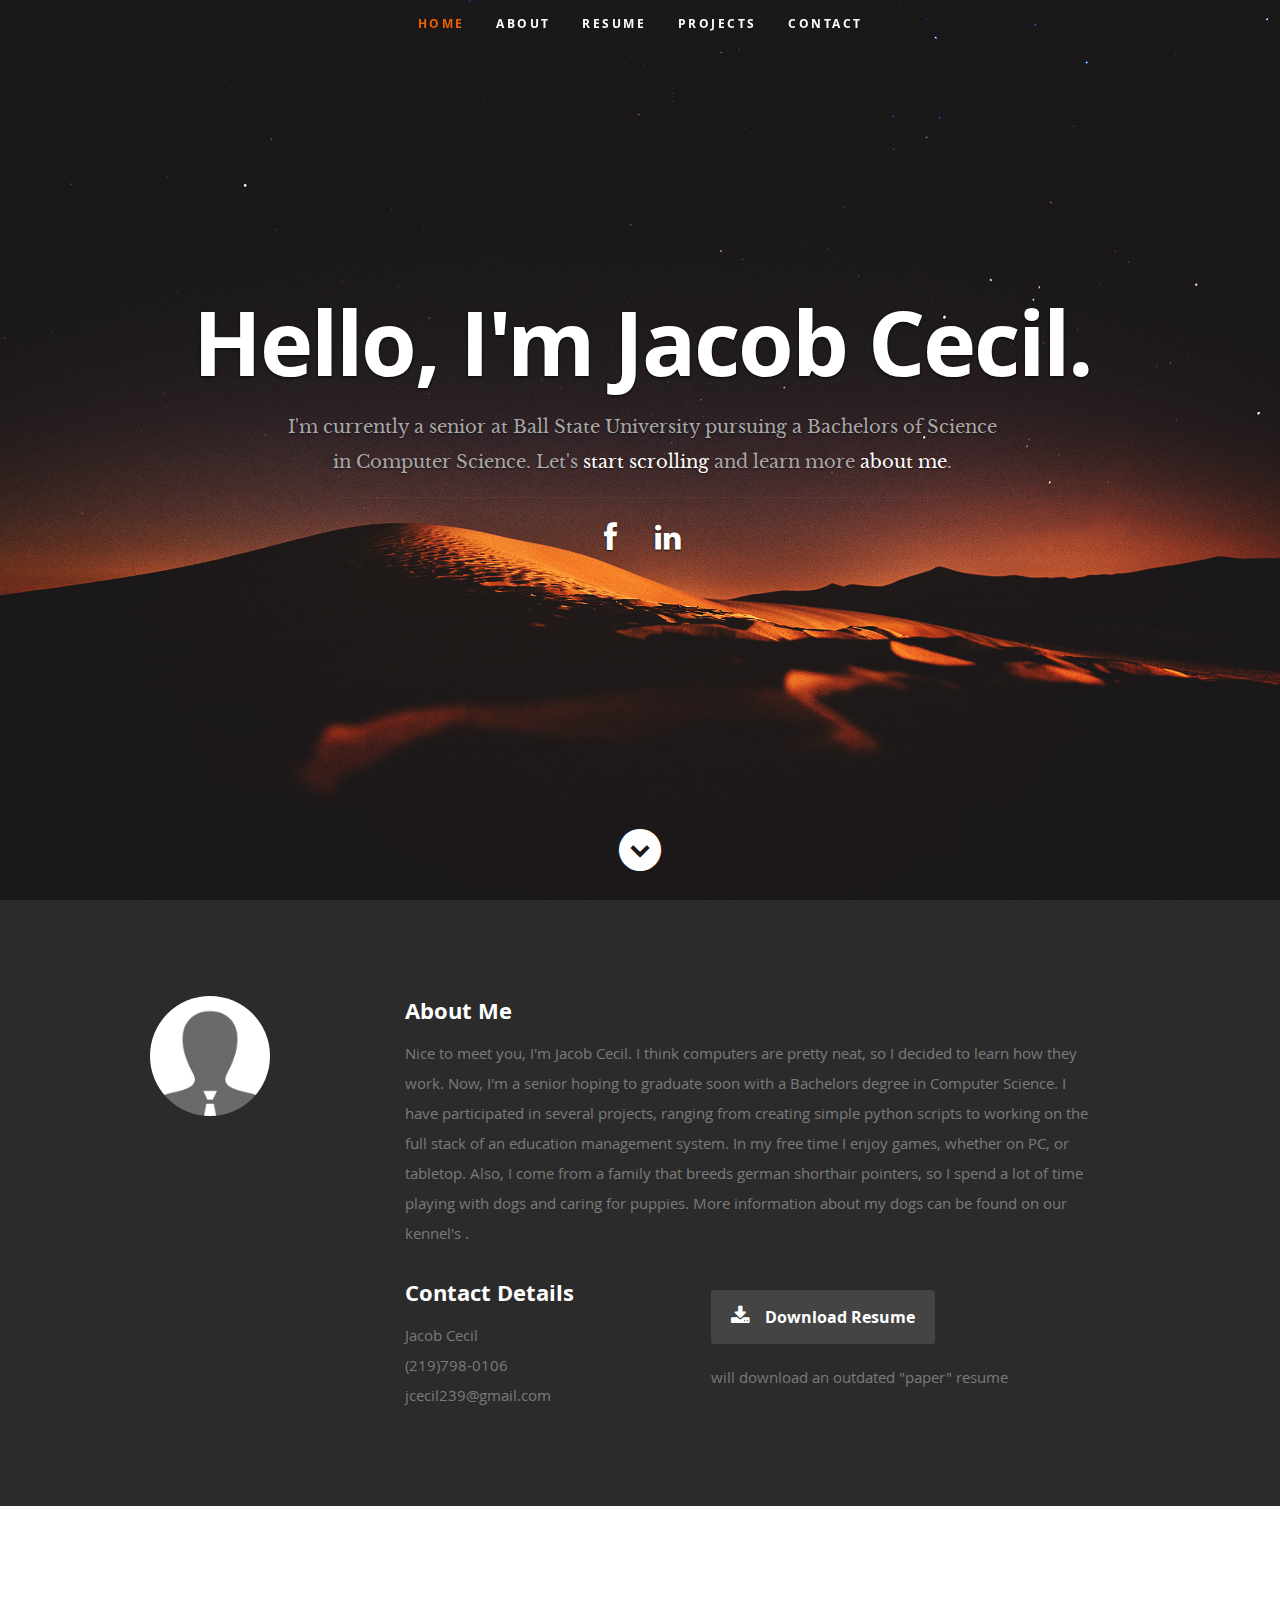
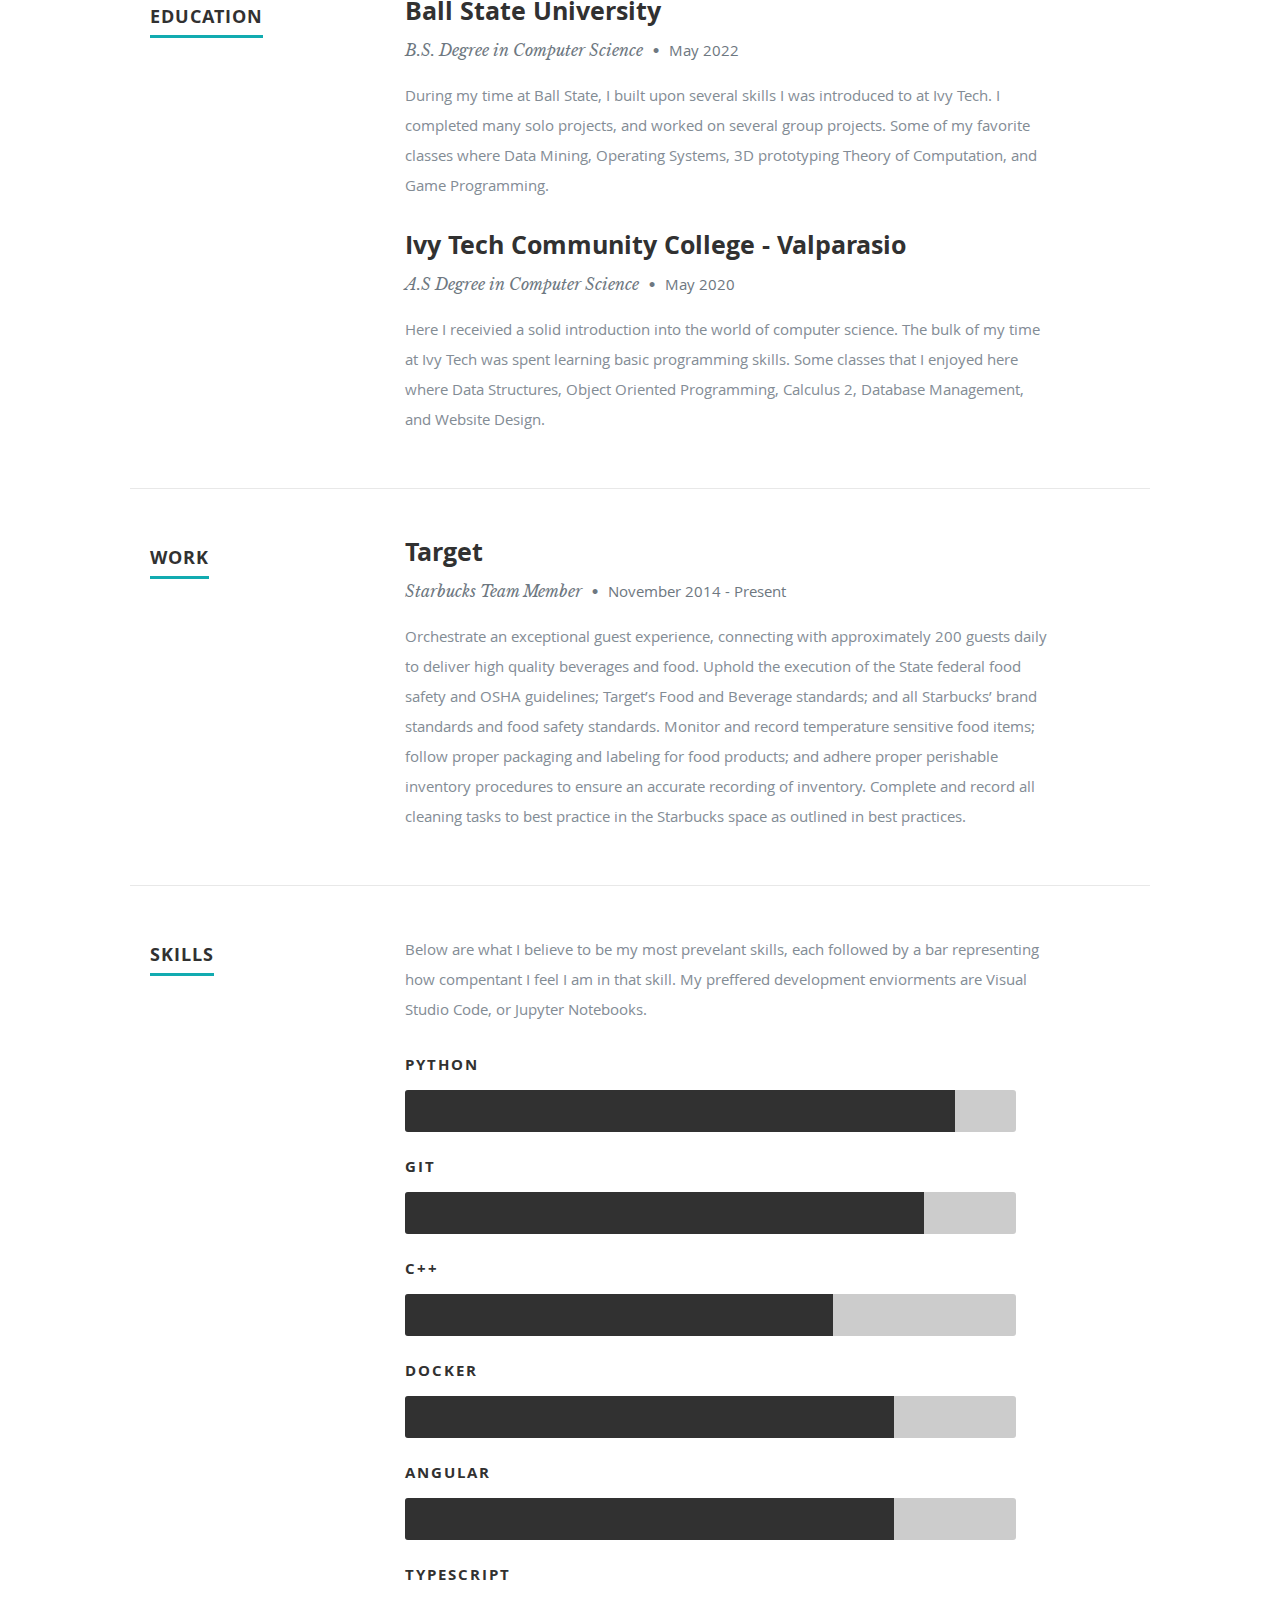
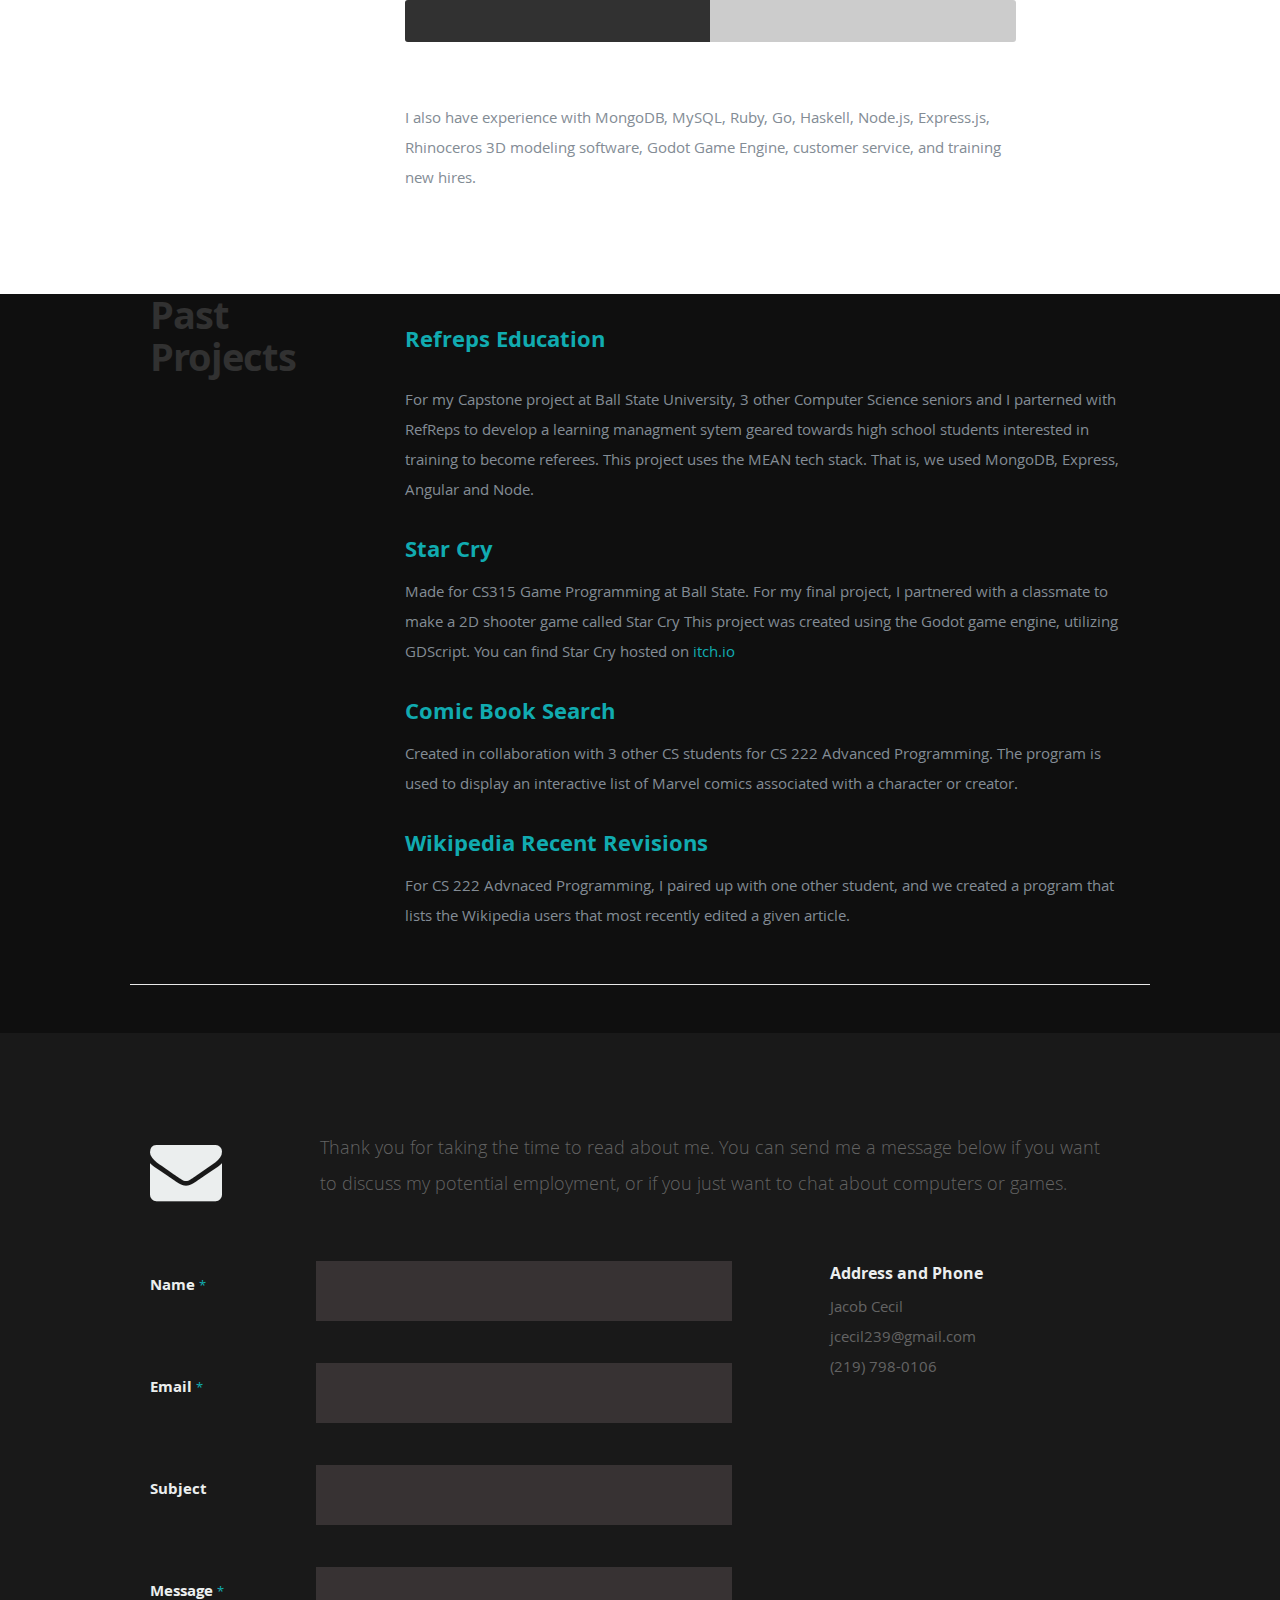
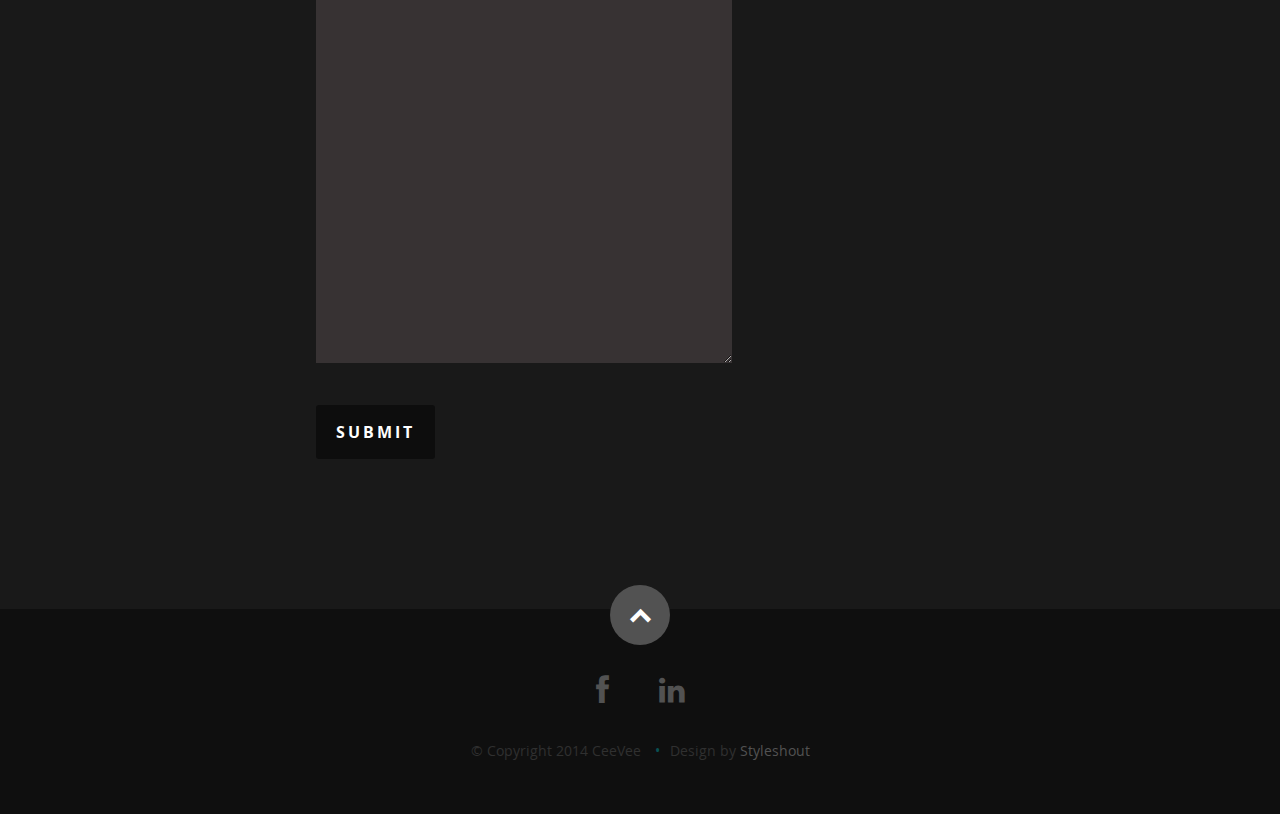
==== index.html @ a39d1ad2 "added links to all appropriate buttons" ====
<!DOCTYPE html>
<!--[if lt IE 8 ]><html class="no-js ie ie7" lang="en"> <![endif]-->
<!--[if IE 8 ]><html class="no-js ie ie8" lang="en"> <![endif]-->
<!--[if (gte IE 8)|!(IE)]><!--><html class="no-js" lang="en"> <!--<![endif]-->
<head>

   <!--- Basic Page Needs
   ================================================== -->
   <meta charset="utf-8">
	<title>Ceevee - Free Responsive HTML5/CSS3 Template</title>
	<meta name="description" content="">
	<meta name="author" content="">

   <!-- Mobile Specific Metas
   ================================================== -->
	<meta name="viewport" content="width=device-width, initial-scale=1, maximum-scale=1">

	<!-- CSS
    ================================================== -->
   <link rel="stylesheet" href="css/default.css">
	<link rel="stylesheet" href="css/layout.css">
   <link rel="stylesheet" href="css/media-queries.css">
   <link rel="stylesheet" href="css/magnific-popup.css">

   <!-- Script
   ================================================== -->
	<script src="js/modernizr.js"></script>

   <!-- Favicons
	================================================== -->
	<link rel="shortcut icon" href="favicon.png" >

</head>

<body>

   <!-- Header
   ================================================== -->
   <header id="home">

      <nav id="nav-wrap">

         <a class="mobile-btn" href="#nav-wrap" title="Show navigation">Show navigation</a>
	      <a class="mobile-btn" href="#" title="Hide navigation">Hide navigation</a>

         <ul id="nav" class="nav">
            <li class="current"><a class="smoothscroll" href="#home">Home</a></li>
            <li><a class="smoothscroll" href="#about">About</a></li>
	         <li><a class="smoothscroll" href="#resume">Resume</a></li>
            <li><a class="smoothscroll" href="#projects">Projects</a></li>
            <li><a class="smoothscroll" href="#contact">Contact</a></li>
         </ul> <!-- end #nav -->

      </nav> <!-- end #nav-wrap -->

      <div class="row banner">
         <div class="banner-text">
            <h1 class="responsive-headline">Hello, I'm Jacob Cecil.</h1>
            <h3>I'm currently a senior at Ball State University pursuing a Bachelors of Science in Computer Science.
            Let's <a class="smoothscroll" href="#about">start scrolling</a> 
            and learn more <a class="smoothscroll" href="#about">about me</a>.</h3>
            <hr />
            <ul class="social">
               <li><a href="https://www.linkedin.com/in/jacob-cecil/"><i class="fa fa-facebook"></i></a></li>
               <li><a href="https://www.facebook.com/jacob.cecil.39/"><i class="fa fa-linkedin"></i></a></li>
            </ul>
         </div>
      </div>

      <p class="scrolldown">
         <a class="smoothscroll" href="#about"><i class="icon-down-circle"></i></a>
      </p>

   </header> <!-- Header End -->


   <!-- About Section
   ================================================== -->
   <section id="about">

      <div class="row">

         <div class="three columns">

            <img class="profile-pic"  src="images/profilepic.jpg" alt="" />

         </div>

         <div class="nine columns main-col">

            <h2>About Me</h2>

            <p>Nice to meet you, I'm Jacob Cecil. I think computers are pretty neat, so I decided to learn how they work. Now, I'm a senior 
               hoping to graduate soon with a Bachelors degree in Computer Science. I have participated in several projects, ranging from creating
               simple python scripts to working on the full stack of an education management system. In my free time I enjoy games, whether on PC, or
               tabletop. Also, I come from a family that breeds german shorthair pointers, so I spend a lot of time playing with dogs and caring for puppies.
               More information about my dogs can be found on our kennel's <a href ="https://teamhotwired.com/" website></a>. 
            </p>

            <div class="row">

               <div class="columns contact-details">

                  <h2>Contact Details</h2>
                  <p class="address">
						   <span>Jacob Cecil</span><br>
						   <span>(219)798-0106</span><br>
                     <span>jcecil239@gmail.com</span>
					   </p>

               </div>

               <div class="columns download">
                  <p>
                     <a href="https://media-exp1.licdn.com/dms/document/C562DAQEQo4blUk5Enw/profile-treasury-document-pdf-analyzed/0/1588393448958?e=1648526400&v=beta&t=wuUo17RMKD5EcvzvXeK5twZVeAgbfCuIOL8SRR2cN5k" 
                     class="button"><i class="fa fa-download"></i>Download Resume</a> <br>
                     will download an outdated "paper" resume
                  </p>
               </div>

            </div> <!-- end row -->

         </div> <!-- end .main-col -->

      </div>

   </section> <!-- About Section End-->


   <!-- Resume Section
   ================================================== -->
   <section id="resume">

      <!-- Education
      ----------------------------------------------- -->
      <div class="row education">

         <div class="three columns header-col">
            <h1><span>Education</span></h1>
         </div>

         <div class="nine columns main-col">

            <div class="row item">

               <div class="twelve columns">

                  <h3>Ball State University</h3>
                  <p class="info">B.S. Degree in Computer Science <span>&bull;</span> <em class="date">May 2022</em></p>
                  <p>During my time at Ball State, I built upon several skills I was introduced to at Ivy Tech. I completed many solo projects,
                     and worked on several group projects. Some of my favorite classes where Data Mining, Operating Systems, 3D prototyping
                     Theory of Computation, and Game Programming. 
                  </p>

               </div>

            </div> <!-- item end -->

            <div class="row item">

               <div class="twelve columns">

                  <h3>Ivy Tech Community College - Valparasio</h3>
                  <p class="info">A.S Degree in Computer Science <span>&bull;</span> <em class="date">May 2020</em></p>
                  <p>Here I receivied a solid introduction into the world of computer science. The bulk of my time at Ivy Tech was spent learning
                     basic programming skills. Some classes that I enjoyed here where Data Structures, Object Oriented Programming, Calculus 2, 
                     Database Management, and Website Design. 
                  </p>
               </div>

            </div> <!-- item end -->

         </div> <!-- main-col end -->

      </div> <!-- End Education -->


      <!-- Work
      ----------------------------------------------- -->
      <div class="row work">

         <div class="three columns header-col">
            <h1><span>Work</span></h1>
         </div>

         <div class="nine columns main-col">

            <div class="row item">

               <div class="twelve columns">

                  <h3>Target</h3>
                  <p class="info">Starbucks Team Member <span>&bull;</span> <em class="date">November 2014 - Present</em></p>

                  <p>
                     Orchestrate an exceptional guest experience, connecting with approximately 200 guests daily to deliver high quality beverages and food. 
                     Uphold the execution of the State federal food safety and OSHA guidelines; Target’s Food and Beverage standards; and all Starbucks’ brand 
                     standards and food safety standards. Monitor and record temperature sensitive food items; follow proper packaging and labeling for food products; 
                     and adhere proper perishable inventory procedures to ensure an accurate recording of inventory. Complete and record all cleaning tasks to best practice
                     in the Starbucks space as outlined in best practices. 
                  </p>

               </div>

            </div> <!-- item end -->


         </div> <!-- main-col end -->

      </div> <!-- End Work -->


      <!-- Skills
      ----------------------------------------------- -->
      <div class="row skill">

         <div class="three columns header-col">
            <h1><span>Skills</span></h1>
         </div>

         <div class="nine columns main-col">

            <p>Below are what I believe to be my most prevelant skills, each followed by a bar representing how compentant I feel I am in that skill. 
               My preffered development enviorments are Visual Studio Code, or Jupyter Notebooks. 
            </p>

				<div class="bars">

				   <ul class="skills">
					   <li><span class="bar-expand python"></span><em>Python</em></li>
                  <li><span class="bar-expand git"></span><em>Git</em></li>
						<li><span class="bar-expand c"></span><em>C++</em></li>
						<li><span class="bar-expand docker"></span><em>Docker</em></li>
						<li><span class="bar-expand angular"></span><em>Angular</em></li>
                  <li><span class="bar-expand typescript"></span><em>TypeScript</em></li>
					</ul>
               <p>I also have experience with MongoDB, MySQL, Ruby, Go, Haskell, Node.js, Express.js, Rhinoceros 3D modeling software, Godot Game Engine,
                  customer service, and training new hires.</p>

				</div><!-- end skill-bars -->

			</div> <!-- main-col end -->

      </div> <!-- End skills -->

   </section> <!-- Resume Section End-->


   <!-- Projects (copy of work)
      ----------------------------------------------- -->
      <section id="projects">


      <div class="row work">

         <div class="three columns header-col">
            <h1><span>Past Projects</span></h1>
         </div>

         <div class="nine columns main-col">

            <div class="row item">

               <div class="twelve columns">

                  <p><h3><a href = "https://github.com/mkidd04/RefReps-Education">Refreps Education</a></h3></p>

                  <p>
                     For my Capstone project at Ball State University, 3 other Computer Science seniors and I parterned with RefReps to develop a learning 
                     managment sytem geared towards high school students interested in training to become referees. This project uses the MEAN tech stack.
                     That is, we used MongoDB, Express, Angular and Node.
                  </p>

               </div>

            </div> <!-- item end -->

            <div class = "row item">

               <div class="twelve columns">

                  <h3><a href = https://github.com/Cecilist/Final-BossFightBulletShooter>Star Cry</a></h3>
                     <p> 
                        Made for CS315 Game Programming at Ball State. For my final project, I partnered with a classmate to make a 2D shooter game called Star Cry
                        This project was created using the Godot game engine, utilizing GDScript. You can find Star Cry hosted on 
                        <a href = https://cecilist.itch.io/starcry>itch.io</a> 
                     </p>
            
               </div>

            </div> <!-- item end -->


            <div class = "row item">

               <div class="twelve columns">

                  <h3><a href = https://github.com/Cecilist/ComicBookSearch-1>Comic Book Search</a></h3>
                     <p> 
                        Created in collaboration with 3 other CS students for CS 222 Advanced Programming. The program is used to display an interactive list of 
									Marvel comics associated with a character or creator. 
                     </p>
            
               </div>

            </div> <!-- item end -->


            <div class = "row item">

               <div class="twelve columns">

                  <h3><a href = https://github.com/Cecilist/twp-jdcecil-cjwillis-1>Wikipedia Recent Revisions</a></h3>
                     <p> 
                        For CS 222 Advnaced Programming, I paired up with one other student, and we created a program that lists the Wikipedia users that most recently
                        edited a given article.
                     </p>
            
               </div>

            </div> <!-- item end -->




         </div> <!-- main-col end -->

      </div> <!-- End Work -->

   </section>



   <!-- Contact Section
   ================================================== -->
   <section id="contact">

         <div class="row section-head">

            <div class="two columns header-col">

               <h1><span>Get In Touch.</span></h1>

            </div>

            <div class="ten columns">

                  <p class="lead">Thank you for taking the time to read about me. You can send me a message below if you want to discuss my potential 
                     employment, or if you just want to chat about computers or games. 

            </div>

         </div>

         <div class="row">

            <div class="eight columns">

               <!-- form -->
               <form action="" method="post" id="contactForm" name="contactForm">
					<fieldset>

                  <div>
						   <label for="contactName">Name <span class="required">*</span></label>
						   <input type="text" value="" size="35" id="contactName" name="contactName">
                  </div>

                  <div>
						   <label for="contactEmail">Email <span class="required">*</span></label>
						   <input type="text" value="" size="35" id="contactEmail" name="contactEmail">
                  </div>

                  <div>
						   <label for="contactSubject">Subject</label>
						   <input type="text" value="" size="35" id="contactSubject" name="contactSubject">
                  </div>

                  <div>
                     <label for="contactMessage">Message <span class="required">*</span></label>
                     <textarea cols="50" rows="15" id="contactMessage" name="contactMessage"></textarea>
                  </div>

                  <div>
                     <button class="submit">Submit</button>
                     <span id="image-loader">
                        <img alt="" src="images/loader.gif">
                     </span>
                  </div>

					</fieldset>
				   </form> <!-- Form End -->

               <!-- contact-warning -->
               <div id="message-warning"> Error boy</div>
               <!-- contact-success -->
				   <div id="message-success">
                  <i class="fa fa-check"></i>Your message was sent, thank you!<br>
				   </div>

            </div>


            <aside class="four columns footer-widgets">

               <div class="widget widget_contact">

					   <h4>Address and Phone</h4>
					   <p class="address">
						   Jacob Cecil<br>
                     jcecil239@gmail.com<br>
						   <span>(219) 798-0106</span>
					   </p>

				   </div>
            </aside>
      </div>

   </section> <!-- Contact Section End-->


   <!-- footer
   ================================================== -->
   <footer>

      <div class="row">

         <div class="twelve columns">

            <ul class="social-links">
               <li><a href="https://www.facebook.com/jacob.cecil.39/"><i class="fa fa-facebook"></i></a></li>
               <li><a href="https://www.linkedin.com/in/jacob-cecil/"><i class="fa fa-linkedin"></i></a></li>
 
            </ul>

            <ul class="copyright">
               <li>&copy; Copyright 2014 CeeVee</li>
               <li>Design by <a href="http://www.styleshout.com/" title="Styleshout" target="_blank">Styleshout</a></li>   
            </ul>

         </div>

         <div id="go-top"><a class="smoothscroll" title="Back to Top" href="#home"><i class="icon-up-open"></i></a></div>

      </div>

   </footer> <!-- Footer End-->

   <!-- Java Script
   ================================================== -->
   <script src="http://ajax.googleapis.com/ajax/libs/jquery/1.10.2/jquery.min.js"></script>
   <script>window.jQuery || document.write('<script src="js/jquery-1.10.2.min.js"><\/script>')</script>
   <script type="text/javascript" src="js/jquery-migrate-1.2.1.min.js"></script>

   <script src="js/jquery.flexslider.js"></script>
   <script src="js/waypoints.js"></script>
   <script src="js/jquery.fittext.js"></script>
   <script src="js/magnific-popup.js"></script>
   <script src="js/init.js"></script>

</body>

</html>
---- css/default.css ----
/*
=====================================================================
*   Ceevee v1.0 Default Stylesheet
*   url: styleshout.com
*   03-17-2014
=====================================================================

TOC:
a. Webfonts and Icon fonts
b. Reset
c. Default Styles
   1. Basic
   2. Typography
   3. Links
   4. Images
   5. Buttons
   6. Forms
d. Grid
e. Others
   1. Clearing
   2. Misc

=====================================================================  */

/* ------------------------------------------------------------------ */
/* a. Webfonts and Icon fonts
 ------------------------------------------------------------------ */

@import url("fonts.css");
@import url("fontello/css/fontello.css");
@import url("font-awesome/css/font-awesome.min.css");

/* ------------------------------------------------------------------
/* b. Reset
      Adapted from:
      Normalize.css - https://github.com/necolas/normalize.css/
      HTML5 Doctor Reset - html5doctor.com/html-5-reset-stylesheet/
/* ------------------------------------------------------------------ */

html, body, div, span, object, iframe,
h1, h2, h3, h4, h5, h6, p, blockquote, pre,
abbr, address, cite, code,
del, dfn, em, img, ins, kbd, q, samp,
small, strong, sub, sup, var,
b, i,
dl, dt, dd, ol, ul, li,
fieldset, form, label, legend,
table, caption, tbody, tfoot, thead, tr, th, td,
article, aside, canvas, details, figcaption, figure,
footer, header, hgroup, menu, nav, section, summary,
time, mark, audio, video {
   margin: 0;
   padding: 0;
   border: 0;
   outline: 0;
   font-size: 100%;
   vertical-align: baseline;
   background: transparent;
}

article,aside,details,figcaption,figure,
footer,header,hgroup,menu,nav,section {
   display: block;
}

audio,
canvas,
video {
   display: inline-block;
}

audio:not([controls]) {
   display: none;
   height: 0;
}

[hidden] { display: none; }

code, kbd, pre, samp {
   font-family: monospace, serif;
   font-size: 1em;
}

pre {
   white-space: pre;
   white-space: pre-wrap;
   word-wrap: break-word;
}

blockquote, q { quotes: &#8220 &#8220; }

blockquote:before, blockquote:after,
q:before, q:after {
   content: '';
   content: none;
}

ins {
   background-color: #ff9;
   color: #000;
   text-decoration: none;
}

mark {
   background-color: #A7F4F6;
   color: #555;
}

del { text-decoration: line-through; }

abbr[title], dfn[title] {
   border-bottom: 1px dotted;
   cursor: help;
}

table {
   border-collapse: collapse;
   border-spacing: 0;
}


/* ------------------------------------------------------------------ */
/* c. Default and Basic Styles
      Adapted from:
      Skeleton CSS Framework - http://www.getskeleton.com/
      Typeplate Typographic Starter Kit - http://typeplate.com/
/* ------------------------------------------------------------------ */

/*  1. Basic  ------------------------------------------------------- */

*,
*:before,
*:after {
   -moz-box-sizing: border-box;
   -webkit-box-sizing: border-box;
   box-sizing: border-box;
}

html {
   font-size: 62.5%;
   -webkit-font-smoothing: antialiased;
}

body {
   background: #fff;
   font-family: 'opensans-regular', sans-serif;
   font-weight: normal;
   font-size: 15px;
   line-height: 30px;
	color: #838C95;

   -webkit-font-smoothing: antialiased; /* Fix for webkit rendering */
	-webkit-text-size-adjust: 100%;
}

/*  2. Typography
       Vertical rhythm with leading derived from 6
--------------------------------------------------------------------- */

h1, h2, h3, h4, h5, h6 {
   color: #313131;
	font-family: 'opensans-bold', sans-serif;
   font-weight: normal;
}
h1 a, h2 a, h3 a, h4 a, h5 a, h6 a { font-weight: inherit; }
h1 { font-size: 38px; line-height: 42px; margin-bottom: 12px; letter-spacing: -1px; }
h2 { font-size: 28px; line-height: 36px; margin-bottom: 6px; }
h3 { font-size: 22px; line-height: 30px; margin-bottom: 12px; }
h4 { font-size: 20px; line-height: 30px; margin-bottom: 6px; }
h5 { font-size: 18px; line-height: 30px; }
h6 { font-size: 14px; line-height: 30px; }
.subheader { }

p { margin: 0 0 30px 0; }
p img { margin: 0; }
p.lead {
   font: 19px/36px 'opensans-light', sans-serif;
   margin-bottom: 18px;
}

/* for 'em' and 'strong' tags, font-size and line-height should be same with
the body tag due to rendering problems in some browsers */
em { font: 15px/30px 'opensans-italic', sans-serif; }
strong, b { font: 15px/30px 'opensans-bold', sans-serif; }
small { font-size: 11px; line-height: inherit; }

/*	Blockquotes */
blockquote {
   margin: 30px 0px;
   padding-left: 40px;
   position: relative;
}
blockquote:before {
   content: "\201C";
   opacity: 0.45;
   font-size: 80px;
   line-height: 0px;
   margin: 0;
   font-family: arial, sans-serif;

   position: absolute;
   top:  30px;
	left: 0;
}
blockquote p {
   font-family: 'librebaskerville-italic', serif;
   padding: 0;
   font-size: 18px;
   line-height: 36px;
}
blockquote cite {
   display: block;
   font-size: 12px;
   font-style: normal;
   line-height: 18px;
}
blockquote cite:before { content: "\2014 \0020"; }
blockquote cite a,
blockquote cite a:visited { color: #8B9798; border: none }

/* ---------------------------------------------------------------------
/*  Pull Quotes Markup
/*
    <aside class="pull-quote">
		<blockquote>
			<p></p>
		</blockquote>
	 </aside>
/*
/* --------------------------------------------------------------------- */
.pull-quote {
   position: relative;
	padding: 18px 30px 18px 0px;
}
.pull-quote:before,
.pull-quote:after {
	height: 1em;
	opacity: 0.45;
	position: absolute;
	font-size: 80px;
   font-family: Arial, Sans-Serif;
}
.pull-quote:before {
	content: "\201C";
	top:  33px;
	left: 0;
}
.pull-quote:after {
	content: '\201D';
	bottom: -33px;
	right: 0;
}
.pull-quote blockquote {
   margin: 0;
}
.pull-quote blockquote:before {
   content: none;
}

/* Abbreviations */
abbr {
   font-family: 'opensans-bold', sans-serif;
	font-variant: small-caps;
	text-transform: lowercase;
   letter-spacing: .5px;
	color: gray;
}
abbr:hover { cursor: help; }

/* drop cap */
.drop-cap:first-letter {
	float: left;
	margin: 0;
	padding: 14px 6px 0 0;
	font-size: 84px;
	font-family: /* Copperplate */ 'opensans-bold', sans-serif;
   line-height: 60px;
	text-indent: 0;
	background: transparent;
	color: inherit;
}

hr { border: solid #E3E3E3; border-width: 1px 0 0; clear: both; margin: 11px 0 30px; height: 0; }


/*  3. Links  ------------------------------------------------------- */

a, a:visited {
   text-decoration: none;
   outline: 0;
   color: #11ABB0;

   -webkit-transition: color .3s ease-in-out;
   -moz-transition: color .3s ease-in-out;
   -o-transition: color .3s ease-in-out;
   transition: color .3s ease-in-out;
}
a:hover, a:focus { color: #313131; }
p a, p a:visited { line-height: inherit; }


/*  4. List  --------------------------------------------------------- */

ul, ol { margin-bottom: 24px; margin-top: 12px; }
ul { list-style: none outside; }
ol { list-style: decimal; }
ol, ul.square, ul.circle, ul.disc { margin-left: 30px; }
ul.square { list-style: square outside; }
ul.circle { list-style: circle outside; }
ul.disc { list-style: disc outside; }
ul ul, ul ol,
ol ol, ol ul { margin: 6px 0 6px 30px; }
ul ul li, ul ol li,
ol ol li, ol ul li { margin-bottom: 6px; }
li { line-height: 18px; margin-bottom: 12px; }
ul.large li { }
li p { }

/* ---------------------------------------------------------------------
/*  Stats Tab Markup

    <ul class="stats-tabs">
		<li><a href="#">[value]<b>[name]</b></a></li>
	 </ul>

    Extend this object into your markup.
/*
/* --------------------------------------------------------------------- */
.stats-tabs {
   padding: 0;
   margin: 24px 0;
}
.stats-tabs li {
	display: inline-block;
	margin: 0 10px 18px 0;
	padding: 0 10px 0 0;
	border-right: 1px solid #ccc;
}
.stats-tabs li:last-child {
	margin: 0;
	padding: 0;
	border: none;
}
.stats-tabs li a {
	display: inline-block;
	font-size: 22px;
	font-family: 'opensans-bold', sans-serif;
   border: none;
   color: #313131;
}
.stats-tabs li a:hover {
   color:#11ABB0;
}
.stats-tabs li a b {
	display: block;
	margin: 6px 0 0 0;
	font-size: 13px;
	font-family: 'opensans-regular', sans-serif;
   color: #8B9798;
}

/* definition list */
dl { margin: 12px 0; }
dt { margin: 0; color:#11ABB0; }
dd { margin: 0 0 0 20px; }

/* Lining Definition Style Markup */
.lining dt,
.lining dd {
	display: inline;
	margin: 0;
}
.lining dt + dt:before,
.lining dd + dt:before {
	content: "\A";
	white-space: pre;
}
.lining dd + dd:before {
	content: ", ";
}
.lining dd:before {
	content: ": ";
	margin-left: -0.2em;
}

/* Dictionary Definition Style Markup */
.dictionary-style dt {
	display: inline;
	counter-reset: definitions;
}
.dictionary-style dt + dt:before {
	content: ", ";
	margin-left: -0.2em;
}
.dictionary-style dd {
	display: block;
	counter-increment: definitions;
}
.dictionary-style dd:before {
	content: counter(definitions, decimal) ". ";
}

/* Pagination */
.pagination {
   margin: 36px auto;
   text-align: center;
}
.pagination ul li {
   display: inline-block;
   margin: 0;
   padding: 0;
}
.pagination .page-numbers {
   font: 15px/18px 'opensans-bold', sans-serif;
   display: inline-block;
   padding: 6px 10px;
   margin-right: 3px;
   margin-bottom: 6px;
	color: #6E757C;
	background-color: #E6E8EB;

	-webkit-transition: all 200ms ease-in-out;
	-moz-transition: all 200ms ease-in-out;
	-o-transition: all 200ms ease-in-out;
	-ms-transition: all 200ms ease-in-out;
	transition: all 200ms ease-in-out;

   -moz-border-radius: 3px;
   -webkit-border-radius: 3px;
   -khtml-border-radius: 3px;
	border-radius: 3px;
}
.pagination .page-numbers:hover {
   background: #838A91;
   color: #fff;
}
.pagination .current,
.pagination .current:hover {
   background-color: #11ABB0;
   color: #fff;
}
.pagination .inactive,
.pagination .inactive:hover {
   background-color: #E6E8EB;
	color: #A9ADB2;
}
.pagination .prev, .pagination .next {}

/*  5. Images  --------------------------------------------------------- */

img {
   max-width: 100%;
   height: auto;
}
img.pull-right { margin: 12px 0px 0px 18px; }
img.pull-left { margin: 12px 18px 0px 0px; }

/*  6. Buttons  --------------------------------------------------------- */

.button,
.button:visited,
button,
input[type="submit"],
input[type="reset"],
input[type="button"] {
   font: 16px/30px 'opensans-bold', sans-serif;
   background: #11ABB0;
   display: inline-block;
	text-decoration: none;
   letter-spacing: 0;
   color: #fff;
	padding: 12px 20px;
	margin-bottom: 18px;
   border: none;
   cursor: pointer;
   height: auto;

   -webkit-transition: all .2s ease-in-out;
	-moz-transition: all .2s ease-in-out;
	-o-transition: all .2s ease-in-out;
	-ms-transition: all .2s ease-in-out;
	transition: all .2s ease-in-out;

   -moz-border-radius: 3px;
   -webkit-border-radius: 3px;
   -khtml-border-radius: 3px;
   border-radius: 3px;
}

.button:hover,
button:hover,
input[type="submit"]:hover,
input[type="reset"]:hover,
input[type="button"]:hover {
   background: #3d4145;
   color: #fff;
}

.button:active,
button:active,
input[type="submit"]:active,
input[type="reset"]:active,
input[type="button"]:active {
   background: #3d4145;
   color: #fff;
}

.button.full-width,
button.full-width,
input[type="submit"].full-width,
input[type="reset"].full-width,
input[type="button"].full-width {
	width: 100%;
	padding-left: 0 !important;
	padding-right: 0 !important;
	text-align: center;
}

/* Fix for odd Mozilla border & padding issues */
button::-moz-focus-inner,
input::-moz-focus-inner {
    border: 0;
    padding: 0;
}


/*  7. Forms  --------------------------------------------------------- */

form { margin-bottom: 24px; }
fieldset { margin-bottom: 24px; }

input[type="text"],
input[type="password"],
input[type="email"],
textarea,
select {
   display: block;
   padding: 18px 15px;
   margin: 0 0 24px 0;
   border: 0;
   outline: none;
   vertical-align: middle;
   min-width: 225px;
	max-width: 100%;
   font-size: 15px;
   line-height: 24px;
	color: #647373;
	background: #D3D9D9;

}

/* select { padding: 0;
   width: 220px;
   } */

input[type="text"]:focus,
input[type="password"]:focus,
input[type="email"]:focus,
textarea:focus {
   color: #B3B7BC;
	background-color: #3d4145;
}

textarea { min-height: 220px; }

label,
legend {
   font: 16px/24px 'opensans-bold', sans-serif;
	margin: 12px 0;
   color: #3d4145;
   display: block;
}
label span,
legend span {
	color: #8B9798;
   font: 14px/24px 'opensans-regular', sans-serif;
}

input[type="checkbox"],
input[type="radio"] {
    font-size: 15px;
    color: #737373;
}

input[type="checkbox"] { display: inline; }

/* ------------------------------------------------------------------ */
/* d. Grid
---------------------------------------------------------------------
   gutter = 40px.
/* ------------------------------------------------------------------ */

/* default
--------------------------------------------------------------- */
.row {
   width: 96%;
   max-width: 1020px;
   margin: 0 auto;
}
/* fixed width for IE8 */
.ie .row { width: 1000px ; }

.narrow .row { max-width: 980px; }

.row .row { width: auto; max-width: none; margin: 0 -20px; }

/* row clearing */
.row:before,
.row:after {
    content: " ";
    display: table;
}
.row:after {
    clear: both;
}

.column, .columns {
   position: relative;
   padding: 0 20px;
   min-height: 1px;
   float: left;
}
.column.centered, .columns.centered  {
    float: none;
    margin: 0 auto;
}

/* removed gutters */
.row.collapsed > .column,
.row.collapsed > .columns,
.column.collapsed, .columns.collapsed  { padding: 0; }

[class*="column"] + [class*="column"]:last-child { float: right; }
[class*="column"] + [class*="column"].end { float: right; }

/* column widths */
.row .one         { width: 8.33333%; }
.row .two         { width: 16.66667%; }
.row .three       { width: 25%; }
.row .four        { width: 33.33333%; }
.row .five        { width: 41.66667%; }
.row .six         { width: 50%; }
.row .seven       { width: 58.33333%; }
.row .eight       { width: 66.66667%; }
.row .nine        { width: 75%; }
.row .ten         { width: 83.33333%; }
.row .eleven      { width: 91.66667%; }
.row .twelve      { width: 100%; }

/* Offsets */
.row .offset-1    { margin-left: 8.33333%; }
.row .offset-2    { margin-left: 16.66667%; }
.row .offset-3    { margin-left: 25%; }
.row .offset-4    { margin-left: 33.33333%; }
.row .offset-5    { margin-left: 41.66667%; }
.row .offset-6    { margin-left: 50%; }
.row .offset-7    { margin-left: 58.33333%; }
.row .offset-8    { margin-left: 66.66667%; }
.row .offset-9    { margin-left: 75%; }
.row .offset-10   { margin-left: 83.33333%; }
.row .offset-11   { margin-left: 91.66667%; }

/* Push/Pull */
.row .push-1      { left: 8.33333%; }
.row .pull-1      { right: 8.33333%; }
.row .push-2      { left: 16.66667%; 	}
.row .pull-2      { right: 16.66667%; }
.row .push-3      { left: 25%; }
.row .pull-3      { right: 25%;	}
.row .push-4      { left: 33.33333%; }
.row .pull-4      { right: 33.33333%; }
.row .push-5      { left: 41.66667%; }
.row .pull-5      { right: 41.66667%; }
.row .push-6      { left: 50%; }
.row .pull-6      { right: 50%; }
.row .push-7      { left: 58.33333%; }
.row .pull-7      { right: 58.33333%; }
.row .push-8      { left: 66.66667%; 	}
.row .pull-8      { right: 66.66667%; }
.row .push-9      { left: 75%; }
.row .pull-9      { right: 75%; }
.row .push-10     { left: 83.33333%; }
.row .pull-10     { right: 83.33333%; }
.row .push-11     { left: 91.66667%; }
.row .pull-11     { right: 91.66667%; }

/* block grids
--------------------------------------------------------------------- */
.bgrid-sixths [class*="column"]   { width: 16.66667%; }
.bgrid-quarters [class*="column"] { width: 25%; }
.bgrid-thirds [class*="column"]   { width: 33.33333%; }
.bgrid-halves [class*="column"]   { width: 50%; }

[class*="bgrid"] [class*="column"] + [class*="column"]:last-child { float: left; }

/* Left clearing for block grid columns - columns that changes width in
different screen sizes. Allows columns with different heights to align
properly.
--------------------------------------------------------------------- */
.first { clear: left; }   /* first column in default screen */
.s-first { clear: none; } /* first column in smaller screens */

/* smaller screens
--------------------------------------------------------------- */
@media only screen and (max-width: 900px) {

   /* block grids on small screens */
   .s-bgrid-sixths [class*="column"]   { width: 16.66667%; }
   .s-bgrid-quarters [class*="column"] { width: 25%; }
   .s-bgrid-thirds [class*="column"]   { width: 33.33333%; }
   .s-bgrid-halves [class*="column"]   { width: 50%; }

   /* block grids left clearing */
   .first { clear: none; }
   .s-first { clear: left; }

}

/* mobile wide/smaller tablets
--------------------------------------------------------------- */
@media only screen and (max-width: 767px) {

   .row {
	   width: 460px;
	   margin: 0 auto;
      padding: 0;
	}
   .column, .columns {
	   width: auto !important;
	   float: none;
	   margin-left: 0;
	   margin-right: 0;
      padding: 0 30px;
   }
   .row .row { width: auto; max-width: none; margin: 0 -30px; }

   [class*="column"] + [class*="column"]:last-child { float: none; }
   [class*="bgrid"] [class*="column"] + [class*="column"]:last-child { float: none; }

   /* Offsets */
   .row .offset-1    { margin-left: 0%; }
   .row .offset-2    { margin-left: 0%; }
   .row .offset-3    { margin-left: 0%; }
   .row .offset-4    { margin-left: 0%; }
   .row .offset-5    { margin-left: 0%; }
   .row .offset-6    { margin-left: 0%; }
   .row .offset-7    { margin-left: 0%; }
   .row .offset-8    { margin-left: 0%; }
   .row .offset-9    { margin-left: 0%; }
   .row .offset-10   { margin-left: 0%; }
   .row .offset-11   { margin-left: 0%; }
}

/* mobile narrow
--------------------------------------------------------------- */
@media only screen and (max-width: 460px) {

   .row { width: auto; }

}

/* larger screens
--------------------------------------------------------------- */
@media screen and (min-width: 1200px) {

   .wide .row { max-width: 1180px; }

}

/* ------------------------------------------------------------------ */
/* e. Others
/* ------------------------------------------------------------------ */

/*  1. Clearing
    (http://nicolasgallagher.com/micro-clearfix-hack/
--------------------------------------------------------------------- */

.cf:before,
.cf:after {
    content: " ";
    display: table;
}
.cf:after {
    clear: both;
}

/*  2. Misc -------------------------------------------------------- */

.remove-bottom { margin-bottom: 0 !important; }
.half-bottom { margin-bottom: 12px !important; }
.add-bottom { margin-bottom: 24px !important; }
.no-border { border: none; }

.text-center  { text-align: center !important; }
.text-left    { text-align: left !important; }
.text-right   { text-align: right !important; }
.pull-left    { float: left !important; }
.pull-right   { float: right !important; }
.align-center {
	margin-left: auto !important;
	margin-right: auto !important;
	text-align: center !important;
}
---- css/layout.css ----
/*
=====================================================================
*   Ceevee v1.0 Layout Stylesheet
*   url: styleshout.com
*   03-18-2014
=====================================================================

   TOC:
   a. General Styles
   b. Header Styles
   c. About Section
   d. Resume Section
   e. Portfolio Section
   f. Call To Action Section
   g. Testimonials Section
   h. Contact Section
   i. Footer

===================================================================== */

/* ------------------------------------------------------------------ */
/* a. General Styles
/* ------------------------------------------------------------------ */

body { background: #0f0f0f; }

/* ------------------------------------------------------------------ */
/* b. Header Styles
/* ------------------------------------------------------------------ */

header {
   position: relative;
   height: 800px;
   min-height: 500px;
   width: 100%;
   background: #161415 url(../images/header-background.jpg) no-repeat top center;
   background-size: cover !important;
	-webkit-background-size: cover !important;
   text-align: center;
   overflow: hidden;
}

/* vertically center banner section */
header:before {
   content: '';
   display: inline-block;
   vertical-align: middle;
   height: 100%;
}
header .banner {
   display: inline-block;
   vertical-align: middle;
   margin: 0 auto;
   width: 85%;
   padding-bottom: 30px;s
   text-align: center;
}

header .banner-text { width: 100%; }
header .banner-text h1 {
   font: 90px/1.1em 'opensans-bold', sans-serif;
   color: #fff;
   letter-spacing: -2px;
   margin: 0 auto 18px auto;
   text-shadow: 0px 1px 3px rgba(0, 0, 0, .8);
}
header .banner-text h3 {
   font: 18px/1.9em 'librebaskerville-regular', serif;
   color: #A8A8A8;
   margin: 0 auto;
   width: 70%;
   text-shadow: 0px 1px 2px rgba(0, 0, 0, .5);
}
header .banner-text h3 span,
header .banner-text h3 a {
   color: #fff;
}
header .banner-text hr {
   width: 60%;
   margin: 18px auto 24px auto;
   border-color: #2F2D2E;
   border-color: rgba(150, 150, 150, .1);
}

/* header social links */
header .social {
   margin: 24px 0;
   padding: 0;
   font-size: 30px;
   text-shadow: 0px 1px 2px rgba(0, 0, 0, .8);
}
header .social li {
   display: inline-block;
   margin: 0 15px;
   padding: 0;
}
header .social li a { color: #fff; }
header .social li a:hover { color: #11ABB0; }

/* scrolldown link */
header .scrolldown a {
   position: absolute;
   bottom: 30px;
   left: 50%;
   margin-left: -29px;
   color: #fff;
   display: block;
   height: 42px;
   width: 42px;
   font-size: 42px;
   line-height: 42px;
   color: #fff;
   border-radius: 100%;

   -webkit-transition: all .3s ease-in-out;
   -moz-transition: all .3s ease-in-out;
   -o-transition: all .3s ease-in-out;
   transition: all .3s ease-in-out;
}
header .scrolldown a:hover { color: #11ABB0; }

/* primary navigation
--------------------------------------------------------------------- */
#nav-wrap ul, #nav-wrap li, #nav-wrap a {
	 margin: 0;
	 padding: 0;
	 border: none;
	 outline: none;
}

/* nav-wrap */
#nav-wrap {
   font: 12px 'opensans-bold', sans-serif;
   width: 100%;
   text-transform: uppercase;
   letter-spacing: 2.5px;
   margin: 0 auto;
   z-index: 100;
   position: fixed;
   left: 0;
   top: 0;
}
.opaque { background-color: #333; }

/* hide toggle button */
#nav-wrap > a.mobile-btn { display: none; }

ul#nav {
   min-height: 48px;
   width: auto;

   /* center align the menu */
   text-align: center;
}
ul#nav li {
   position: relative;
   list-style: none;
   height: 48px;
   display: inline-block;
}

/* Links */
ul#nav li a {

/* 8px padding top + 8px padding bottom + 32px line-height = 48px */

   display: inline-block;
   padding: 8px 13px;
   line-height: 32px;
	text-decoration: none;
   text-align: left;
   color: #fff;

	-webkit-transition: color .2s ease-in-out;
	-moz-transition: color .2s ease-in-out;
	-o-transition: color .2s ease-in-out;
	-ms-transition: color .2s ease-in-out;
	transition: color .2s ease-in-out;
}

ul#nav li a:active { background-color: transparent !important; }
ul#nav li.current a { color: #F06000; }


/* ------------------------------------------------------------------ */
/* c. About Section
/* ------------------------------------------------------------------ */

#about {
   background: #2B2B2B;
   padding-top: 96px;
   padding-bottom: 66px;
   overflow: hidden;
}

#about a, #about a:visited  { color: #fff; }
#about a:hover, #about a:focus { color: #11ABB0; }

#about h2 {
   font: 22px/30px 'opensans-bold', sans-serif;
   color: #fff;
   margin-bottom: 12px;
}
#about p {
   line-height: 30px;
   color: #7A7A7A;
}
#about .profile-pic {
   position: relative;
   width: 120px;
   height: 120px;
   border-radius: 100%;
}
#about .contact-details { width: 41.66667%; }
#about .download {
   width: 58.33333%;
   padding-top: 6px;
}
#about .main-col { padding-right: 5%; }
#about .download .button {
   margin-top: 6px;
   background: #444;
}
#about .download .button:hover {
   background: #fff;
   color: #2B2B2B;
}
#about .download .button i {
   margin-right: 15px;
   font-size: 20px;
}


/* ------------------------------------------------------------------ */
/* d. Resume Section
/* ------------------------------------------------------------------ */

#resume {
   background: #fff;
   padding-top: 90px;
   padding-bottom: 72px;
   overflow: hidden;
}

#resume a, #resume a:visited  { color: #11ABB0; }
#resume a:hover, #resume a:focus { color: #313131; }

#resume h1 {
   font: 18px/24px 'opensans-bold', sans-serif;
   text-transform: uppercase;
   letter-spacing: 1px;
}
#resume h1 span {
   border-bottom: 3px solid #11ABB0;
   padding-bottom: 6px;
}
#resume h3 {
   font: 25px/30px 'opensans-bold', sans-serif;
}

#resume .header-col { padding-top: 9px; }
#resume .main-col { padding-right: 10%; }

.education, .work {
   margin-bottom: 48px;
   padding-bottom: 24px;
   border-bottom: 1px solid #E8E8E8;
}
#resume .info {
   font: 16px/24px 'librebaskerville-italic', serif;
   color: #6E7881;
   margin-bottom: 18px;
   margin-top: 9px;
}
#resume .info span {
   margin-right: 5px;
   margin-left: 5px;
}
#resume .date {
   font: 15px/24px 'opensans-regular', sans-serif;
   margin-top: 6px;
}

/*----------------------------------------------*/
/*	Skill Bars
/*----------------------------------------------*/

.bars {
	width: 95%;
	float: left;
	padding: 0;
	text-align: left;
}
.bars .skills {
  	margin-top: 36px;
   list-style: none;
}
.bars li {
   position: relative;
  	margin-bottom: 60px;
  	background: #ccc;
  	height: 42px;
  	border-radius: 3px;
}
.bars li em {
	font: 15px 'opensans-bold', sans-serif;
   color: #313131;
	text-transform: uppercase;
   letter-spacing: 2px;
	font-weight: normal;
   position: relative;
	top: -36px;
}
.bar-expand {
   position: absolute;
   left: 0;
   top: 0;

   margin: 0;
   padding-right: 24px;
  	background: #313131;
   display: inline-block;
  	height: 42px;
   line-height: 42px;
   border-radius: 3px 0 0 3px;
}

.python {
  	width: 90%;
  	-moz-animation: python 2s ease;
  	-webkit-animation: python 2s ease;
}
.git {
  	width: 85%;
  	-moz-animation: git 2s ease;
  	-webkit-animation: git 2s ease;
}
.c {
  	width: 70%;
  	-moz-animation: c 2s ease;
  	-webkit-animation: c 2s ease;
}
.docker {
  	width: 80%;
  	-moz-animation: docker 2s ease;
  	-webkit-animation: docker 2s ease;
}
.angular {
  	width: 80%;
  	-moz-animation: angular 2s ease;
  	-webkit-animation: angular 2s ease;
}
.typescript {
  	width: 50%;
  	-moz-animation: typescript 2s ease;
  	-webkit-animation: typescript 2s ease;
}

@-moz-keyframes python {
  0%   { width: 0px;  }
  100% { width: 90%;  }
}
@-moz-keyframes git {
  0%   { width: 0px;  }
  100% { width: 85%;  }
}
@-moz-keyframes c {
  0%   { width: 0px;  }
  100% { width: 70%;  }
}
@-moz-keyframes docker {
  0%   { width: 0px;  }
  100% { width: 80%;  }
}
@-moz-keyframes angular {
  0%   { width: 0px;  }
  100% { width: 80%;  }
}
@-moz-keyframes typescript {
  0%   { width: 0px;  }
  100% { width: 50%;  }
}

@-webkit-keyframes python {
  0%   { width: 0px;  }
  100% { width: 90%;  }
}
@-webkit-keyframes git {
  0%   { width: 0px;  }
  100% { width: 85%;  }
}
@-webkit-keyframes c {
  0%   { width: 0px;  }
  100% { width: 70%;  }
}
@-webkit-keyframes docker {
  0%   { width: 0px;  }
  100% { width: 80%;  }
}
@-webkit-keyframes angular {
  0%   { width: 0px;  }
  100% { width: 80%;  }
}
@-webkit-keyframes typescript {
  0%   { width: 0px;  }
  100% { width: 50%;  }
}

/* ------------------------------------------------------------------ */
/* e. Portfolio Section
/* ------------------------------------------------------------------ */

#portfolio {
   background: #ebeeee;
   padding-top: 90px;
   padding-bottom: 60px;
}
#portfolio h1 {
   font: 15px/24px 'opensans-semibold', sans-serif;
   text-transform: uppercase;
   letter-spacing: 1px;
   text-align: center;
   margin-bottom: 48px;
   color: #95A3A3;
}

/* Portfolio Content */
#portfolio-wrapper .columns { margin-bottom: 36px; }
.portfolio-item .item-wrap {
   background: #fff;
   overflow: hidden;
   position: relative;

   -webkit-transition: all 0.3s ease-in-out;
	-moz-transition: all 0.3s ease-in-out;
	-o-transition: all 0.3s ease-in-out;
	-ms-transition: all 0.3s ease-in-out;
	transition: all 0.3s ease-in-out;
}
.portfolio-item .item-wrap a {
   display: block;
   cursor: pointer;
}

/* overlay */
.portfolio-item .item-wrap .overlay {
   position: absolute;
   left: 0;
   top: 0;
   width: 100%;
   height: 100%;

	opacity: 0;
	-moz-opacity: 0;
	filter:alpha(opacity=0);

   -webkit-transition: opacity 0.3s ease-in-out;
	-moz-transition: opacity 0.3s ease-in-out;
	-o-transition: opacity 0.3s ease-in-out;
	transition: opacity 0.3s ease-in-out;

   background: url(../images/overlay-bg.png) repeat;
}
.portfolio-item .item-wrap .link-icon {
   display: block;
   color: #fff;
   height: 30px;
   width: 30px;
   font-size: 18px;
   line-height: 30px;
   text-align: center;

   opacity: 0;
	-moz-opacity: 0;
	filter:alpha(opacity=0);

   -webkit-transition: opacity 0.3s ease-in-out;
	-moz-transition: opacity 0.3s ease-in-out;
	-o-transition: opacity 0.3s ease-in-out;
	transition: opacity 0.3s ease-in-out;

   position: absolute;
   top: 50%;
   left: 50%;
   margin-left: -15px;
   margin-top: -15px;
}
.portfolio-item .item-wrap img {
   vertical-align: bottom;
}
.portfolio-item .portfolio-item-meta { padding: 18px }
.portfolio-item .portfolio-item-meta h5 {
   font: 14px/21px 'opensans-bold', sans-serif;
   color: #fff;
}
.portfolio-item .portfolio-item-meta p {
   font: 12px/18px 'opensans-light', sans-serif;
   color: #c6c7c7;
   margin-bottom: 0;
}

/* on hover */
.portfolio-item:hover .overlay {
	opacity: 1;
	-moz-opacity: 1;
	filter:alpha(opacity=100);
}
.portfolio-item:hover .link-icon {
   opacity: 1;
	-moz-opacity: 1;
	filter:alpha(opacity=100);
}

/* popup modal */
.popup-modal {
	max-width: 550px;
	background: #fff;
	position: relative;
	margin: 0 auto;
}
.popup-modal .description-box { padding: 12px 36px 18px 36px; }
.popup-modal .description-box h4 {
   font: 15px/24px 'opensans-bold', sans-serif;
	margin-bottom: 12px;
   color: #111;
}
.popup-modal .description-box p {
	font: 14px/24px 'opensans-regular', sans-serif;
   color: #A1A1A1;
   margin-bottom: 12px;
}
.popup-modal .description-box .categories {
   font: 11px/21px 'opensans-light', sans-serif;
   color: #A1A1A1;
   text-transform: uppercase;
   letter-spacing: 2px;
   display: block;
   text-align: left;
}
.popup-modal .description-box .categories i {
   margin-right: 8px;
}
.popup-modal .link-box {
   padding: 18px 36px;
   background: #111;
   text-align: left;
}
.popup-modal .link-box a {
   color: #fff;
	font: 11px/21px 'opensans-bold', sans-serif;
	text-transform: uppercase;
   letter-spacing: 3px;
   cursor: pointer;
}
.popup-modal a:hover {	color: #00CCCC; }
.popup-modal a.popup-modal-dismiss { margin-left: 24px; }


/* fadein/fadeout effect for modal popup
/* ------------------------------------------------------------------ */

/* content at start */
.mfp-fade.mfp-wrap .mfp-content .popup-modal {
   opacity: 0;
   -webkit-transition: all 200ms ease-in-out;
	-moz-transition: all 200ms ease-in-out;
	-o-transition: all 200ms ease-in-out;
	-ms-transition: all 200ms ease-in-out;
   transition: all 200ms ease-in-out;
}
/* content fadein */
.mfp-fade.mfp-wrap.mfp-ready .mfp-content .popup-modal {
   opacity: 1;
}
/* content fadeout */
.mfp-fade.mfp-wrap.mfp-removing .mfp-content .popup-modal {
   opacity: 0;
}

/* ------------------------------------------------------------------ */
/* f. Call To Action Section
/* ------------------------------------------------------------------ */

#call-to-action {
   background: #212121;
   padding-top: 66px;
   padding-bottom: 48px;
}
#call-to-action h1 {
   font: 18px/24px 'opensans-bold', sans-serif;
   text-transform: uppercase;
   letter-spacing: 3px;
   color: #fff;
}
#call-to-action h1 span { display: none; }
#call-to-action .header-col h1:before {
   font-family: 'FontAwesome';
   content: "\f0ac";
	padding-right: 10px;
	font-size: 72px;
   line-height: 72px;
   text-align: left;
   float: left;
   color: #fff;
}
#call-to-action .action {
   margin-top: 12px;
}
#call-to-action h2 {
   font: 28px/36px 'opensans-bold', sans-serif;
   color: #EBEEEE;
   margin-bottom: 6px;
}
#call-to-action h2 a {
   color: inherit;
}
#call-to-action p {
   color: #636363;
   font-size: 17px;
}
/*#
call-to-action .button {
	color:#fff;
   background: #0D0D0D;
}
*/
#call-to-action .button:hover,
#call-to-action .button:active {
   background: #FFFFFF;
   color: #0D0D0D;
}
#call-to-action p span {
	font-family: 'opensans-semibold', sans-serif; 
	color: #D8D8D8;
}

/* ------------------------------------------------------------------
/* g. Testimonials
/* ------------------------------------------------------------------ */

#testimonials {
   background: #1F1F1F url(../images/testimonials-bg.jpg) no-repeat center center;
   background-size: cover !important;
	-webkit-background-size: cover !important;
   background-attachment: fixed;

   position: relative;
   min-height: 200px;
   width: 100%;
   overflow: hidden;
}
#testimonials .text-container {
   padding-top: 96px;
   padding-bottom: 66px;
}
#testimonials h1 {
   font: 18px/24px 'opensans-bold', sans-serif;   
   text-transform: uppercase;
   letter-spacing: 3px;
   color: #fff;
}
#testimonials h1 span { display: none; }
#testimonials .header-col { padding-top: 9px; }
#testimonials .header-col h1:before {
   font-family: 'FontAwesome';
   content: "\f10d";
	padding-right: 10px;
	font-size: 72px;
   line-height: 72px;
   text-align: left;
   float: left;
   color: #fff;
}

/*	Blockquotes */
#testimonials blockquote {
   margin: 0 0px 30px 0px;
   padding-left: 0;
   position: relative;
   text-shadow: 0px 1px 3px rgba(0, 0, 0, 1);
}
#testimonials blockquote:before { content: none; }
#testimonials blockquote p {
   font-family: 'librebaskerville-italic', serif;
   padding: 0;
   font-size: 24px;
   line-height: 48px;
   color: #fff
}
#testimonials blockquote cite {
   display: block;
   font-size: 12px;
   font-style: normal;
   line-height: 18px;
   color: #fff;
}
#testimonials blockquote cite:before { content: "\2014 \0020"; }
#testimonials blockquote cite a,
#testimonials blockquote cite a:visited { color: #8B9798; border: none }

/* Flex Slider
/* ------------------------------------------------------------------ */

/* Reset */
.flexslider a:active,
.flexslider a:focus  { outline: none; }
.slides,
.flex-control-nav,
.flex-direction-nav { margin: 0; padding: 0; list-style: none; }
.slides li { margin: 0; padding: 0;}

/* Necessary Styles */
.flexslider {
   position: relative;
   zoom: 1;
   margin: 0;
   padding: 0;
}
.flexslider .slides { zoom: 1; }
.flexslider .slides > li { position: relative; }

/* Hide the slides before the JS is loaded. Avoids image jumping */
.flexslider .slides > li { display: none; -webkit-backface-visibility: hidden; }
/* Suggested container for slide animation setups. Can replace this with your own */
.flex-container { zoom: 1; position: relative; }

/* Clearfix for .slides */
.slides:before,
.slides:after {
   content: " ";
   display: table;
}
.slides:after {
   clear: both;
}

/* No JavaScript Fallback */
/* If you are not using another script, such as Modernizr, make sure you
 * include js that eliminates this class on page load */
.no-js .slides > li:first-child { display: block; }

/* Slider Styles */
.slides { zoom: 1; }
.slides > li {
   /*margin-right: 5px; */
   overflow: hidden;
}

/* Control Nav */
.flex-control-nav {
    width: 100%;
    position: absolute;
    bottom: -20px;
    text-align: left;
}
.flex-control-nav li {
    margin: 0 6px;
    display: inline-block;
    zoom: 1;
    *display: inline;
}
.flex-control-paging li a {
    width: 12px;
    height: 12px;
    display: block;
    background: #ddd;
    background: rgba(255, 255, 255, .3);
    cursor: pointer;
    text-indent: -9999px;
    -webkit-border-radius: 20px;
    -moz-border-radius: 20px;
    -o-border-radius: 20px;
    border-radius: 20px;
    box-shadow: inset 0 0 3px rgba(255, 255, 255, .3);
}
.flex-control-paging li a:hover {
    background: #CCC;
    background: rgba(255, 255, 255, .7);
}
.flex-control-paging li a.flex-active {
    background: #fff;
    background: rgba(255, 255, 255, .9);
    cursor: default;
}

/* ------------------------------------------------------------------ */
/* h. Contact Section
/* ------------------------------------------------------------------ */

#contact {
   background: #191919;
   padding-top: 96px;
   padding-bottom: 102px;
   color: #636363;
}
#contact .section-head { margin-bottom: 42px; }

#contact a, #contact a:visited  { color: #11ABB0; }
#contact a:hover, #contact a:focus { color: #fff; }

#contact h1 {
   font: 18px/24px 'opensans-bold', sans-serif;
   text-transform: uppercase;
   letter-spacing: 3px;
   color: #EBEEEE;
   margin-bottom: 6px;
}
#contact h1 span { display: none; }
#contact h1:before {
   font-family: 'FontAwesome';
   content: "\f0e0";
	padding-right: 10px;
	font-size: 72px;
   line-height: 72px;
   text-align: left;
   float: left;
   color: #ebeeee;
}

#contact h4 {
   font: 16px/24px 'opensans-bold', sans-serif;
   color: #EBEEEE;
   margin-bottom: 6px;
}
#contact p.lead {
   font: 18px/36px 'opensans-light', sans-serif;
   padding-right: 3%;
}
#contact .header-col { padding-top: 6px; }


/* contact form */
#contact form { margin-bottom: 30px; }
#contact label {
   font: 15px/24px 'opensans-bold', sans-serif;
   margin: 12px 0;
   color: #EBEEEE;
	display: inline-block;
	float: left;
   width: 26%;
}
#contact input,
#contact textarea,
#contact select {
   padding: 18px 20px;
	color: #eee;
	background: #373233;
	margin-bottom: 42px;
	border: 0;
	outline: none;
   font-size: 15px;
   line-height: 24px;
   width: 65%;
}
#contact input:focus,
#contact textarea:focus,
#contact select:focus {
	color: #fff;
	background-color: #11ABB0;
}
#contact button.submit {
	text-transform: uppercase;
	letter-spacing: 3px;
	color:#fff;
   background: #0D0D0D;
	border: none;
   cursor: pointer;
   height: auto;
   display: inline-block;
	border-radius: 3px;
   margin-left: 26%;
}
#contact button.submit:hover {
	color: #0D0D0D;
	background: #fff;
}
#contact span.required {
	color: #11ABB0;
	font-size: 13px;
}
#message-warning, #message-success {
   display: none;
	background: #0F0F0F;
	padding: 24px 24px;
	margin-bottom: 36px;
   width: 65%;
   margin-left: 26%;
}
#message-warning { color: #D72828; }
#message-success { color: #11ABB0; }

#message-warning i,
#message-success i {
   margin-right: 10px;
}
#image-loader {
   display: none;
   position: relative;
   left: 18px;
   top: 17px;
}


/* Twitter Feed */
#twitter {
   margin-top: 12px;
   padding: 0;
}
#twitter li {
   margin: 6px 0px 12px 0;
   line-height: 30px;
}
#twitter li span {
   display: block;
}
#twitter li b a {
   font: 13px/36px 'opensans-regular', Sans-serif;
   color: #474747 !important;
   border: none;
}


/* ------------------------------------------------------------------ */
/* i. Footer
/* ------------------------------------------------------------------ */

footer {
   padding-top: 48px;
   margin-bottom: 48px;
   color: #303030;
   font-size: 14px;
   text-align: center;
   position: relative;
}

footer a, footer a:visited { color: #525252; }
footer a:hover, footer a:focus { color: #fff; }

/* copyright */
footer .copyright {
    margin: 0;
    padding: 0;
 }
footer .copyright li {
    display: inline-block;
    margin: 0;
    padding: 0;
    line-height: 24px;
}
.ie footer .copyright li {
   display: inline;
}
footer .copyright li:before {
    content: "\2022";
    padding-left: 10px;
    padding-right: 10px;
    color: #095153;
}
footer .copyright  li:first-child:before {
    display: none;
}

/* social links */
footer .social-links {
   margin: 18px 0 30px 0;
   padding: 0;
   font-size: 30px;
}
footer .social-links li {
    display: inline-block;
    margin: 0;
    padding: 0;
    margin-left: 42px;
    color: #F06000;
}

footer .social-links li:first-child { margin-left: 0; }

/* Go To Top Button */
#go-top {
	position: absolute;
	top: -24px;
   left: 50%;
   margin-left: -30px;
}
#go-top a {
	text-decoration: none;
	border: 0 none;
	display: block;
	width: 60px;
	height: 60px;
	background-color: #525252;

	-webkit-transition: all 0.2s ease-in-out;
   -moz-transition: all 0.2s ease-in-out;
   -o-transition: all 0.2s ease-in-out;
   -ms-transition: all 0.2s ease-in-out;
   transition: all 0.2s ease-in-out;

   color: #fff;
   font-size: 21px;
   line-height: 60px;
 	border-radius: 100%;
}
#go-top a:hover { background-color: #0F9095; }
---- css/media-queries.css ----
/* ==================================================================

*   Ceevee Media Queries
*   url: styleshout.com
*   03-18-2014

/* ================================================================== */


/* screenwidth less than 1024px
--------------------------------------------------------------------- */
@media only screen and (max-width: 1024px) {

    /* header styles
   ------------------------------------------------------------------ */
   header .banner-text h1 {
      font: 80px/1.1em 'opensans-bold', sans-serif;
      letter-spacing: -1px;
      margin: 0 auto 12px auto;
   }

}

/* screenwidth less than 900px
--------------------------------------------------------------------- */
@media only screen and (max-width: 900px) {

    /* header styles
   ------------------------------------------------------------------ */
   header .banner { padding-bottom: 12px; }
   header .banner-text h1 {
      font: 78px/1.1em 'opensans-bold', sans-serif;
      letter-spacing: -1px;      
   }
   header .banner-text h3 {
      font: 17px/1.9em 'librebaskerville-regular', serif;
      width: 80%;
   }
   header .banner-text hr {
      width: 65%;
      margin: 12px auto;
   }
   /* nav-wrap */
   #nav-wrap {
      font: 11px 'opensans-bold', sans-serif;
      letter-spacing: 1.5px;
   }


   /* About Section
   ------------------------------------------------------------------- */
   #about .profile-pic {
      width: 114px;
      height: 114px;
      margin-left: 12px;
   }
   #about .contact-details { width: 50%; }
   #about .download { width: 50%; }

   /* Resume Section
   ------------------------------------------------------------------- */
   #resume h1 { font: 16px/24px 'opensans-bold', sans-serif; }
   #resume .main-col { padding-right: 5%; }   

   /* Testimonials Section
   ------------------------------------------------------------------- */
   #testimonials .header-col h1:before {
      font-size: 66px;
      line-height: 66px;
   }
   #testimonials blockquote p {
      font-size: 22px;
      line-height: 46px;      
   }

    /* Call to Action Section
   ------------------------------------------------------------------- */
   #call-to-action .header-col h1:before {
      font-size: 66px;
      line-height: 66px;
   }

   /* Contact Section
   ------------------------------------------------------------------- */
   #contact .section-head { margin-bottom: 30px; }
   #contact .header-col h1:before {
      font-size: 66px;
      line-height: 66px;
   }
   #contact .section-head p.lead { font: 17px/33px opensans-light, sans-serif; }


}

/* mobile wide/smaller tablets
---------------------------------------------------------------------- */

@media only screen and (max-width: 767px) {

   /* mobile navigation
   -------------------------------------------------------------------- */
   #nav-wrap {
      font: 12px 'opensans-bold', sans-serif;
      background: transparent !important;
      letter-spacing: 1.5px;  
      width: auto;
      position: fixed;
      top: 0;
      right: 0;
   }
   #nav-wrap > a {
	   width: 48px;
		height: 48px;
		text-align: left;
		background-color: #CC5200;
		position: relative;
      border: none;
      float: right;

      font: 0/0 a;
      text-shadow: none;
      color: transparent;

      position: relative;
      top: 0px;
      right: 30px;
   }

	#nav-wrap > a:before,
   #nav-wrap > a:after {
	   position: absolute;
		border: 2px solid #fff;
		top: 35%;
		left: 25%;
		right: 25%;
		content: '';
	}
   #nav-wrap > a:after { top: 60%; }

   /* toggle buttons */
	#nav-wrap:not( :target ) > a:first-of-type,
	#nav-wrap:target > a:last-of-type  {
	   display: block;
	}

   /* hide menu panel */
   #nav-wrap ul#nav {
      height: auto;
		display: none;
      clear: both;
      width: auto; 
      float: right;     

      position: relative;
      top: 12px;
      right: 0;
   }

   /* display menu panels */
	#nav-wrap:target > ul#nav	{
	   display: block;
      padding: 30px 20px 48px 20px;
      background: #1f2024;
      margin: 0 30px;
      clear: both;
   }

   ul#nav li {
      display: block;
      height: auto;      
      margin: 0 auto; 
      padding: 0 4%;           
      text-align: left;
      border-bottom: 1px solid #2D2E34;
      border-bottom-style: dotted; 
   }
  
   ul#nav li a {  
      display: block;    
      margin: 0;
      padding: 0;      
      margin: 12px 0; 
      line-height: 16px; /* reset line-height from 48px */
      border: none;
   }  


   /* Header Styles
   -------------------------------------------------------------------- */
   header .banner {
      padding-bottom: 12px;
      padding-top: 6px;
   }
   header .banner-text h1 { font: 68px/1.1em 'opensans-bold', sans-serif; }
   header .banner-text h3 {
      font: 16px/1.9em 'librebaskerville-regular', serif;
      width: 85%;
   }
   header .banner-text hr {
      width: 80%;
      margin: 18px auto;
   }

   /* header social links */
   header .social {
      margin: 18px 0 24px 0;
      font-size: 24px;
      line-height: 36px;      
   }
   header .social li { margin: 0 10px; }

    /* scrolldown link */
   header .scrolldown { display: none; }


   /* About Section
   -------------------------------------------------------------------- */
   #about .profile-pic { display: none; }
   #about .download .button {
      width: 100%;
      text-align: center;
      padding: 15px 20px;
   }
   #about .main-col { padding-right: 30px; }


   /* Resume Section
   --------------------------------------------------------------------- */
   #resume .header-col {
      padding-top: 0;
      margin-bottom: 48px;
      text-align: center;
   }
   #resume h1 { letter-spacing: 3px; }
   #resume .main-col { padding-right: 30px; }
   #resume h3, #resume .info { text-align: center; }
      
   .bars { width: 100%; }


   /* Call To Action Section
   /* ----------------------------------------------------------------- */
   #call-to-action { text-align: center; }
   #call-to-action h1 {
      font: 16px/24px 'opensans-bold', sans-serif;
      text-align: center;
      margin-bottom: 30px;
      text-shadow: 0px 1px 3px rgba(0, 0, 0, 1);
   }
   #call-to-action h1 span { display: block; }
   #call-to-action .header-col h1:before { content: none; }
   #call-to-action p { font-size: 15px; }


   /* Portfolio Section
   /* ----------------------------------------------------------------- */
   #portfolio-wrapper .columns { margin-bottom: 40px; }
   .popup-modal {	max-width: 85%; }


   /* Testimonials Section
   ----------------------------------------------------------------------- */
   #testimonials .text-container { text-align: center; }
   #testimonials h1 {
      font: 16px/24px 'opensans-bold', sans-serif;
      text-align: center;
      margin-bottom: 30px;
      text-shadow: 0px 1px 3px rgba(0, 0, 0, 1);
   }
   #testimonials h1 span { display: block; }
   #testimonials .header-col h1:before { content: none; }
   #testimonials blockquote { padding-bottom: 24px; }
   #testimonials blockquote p {
      font-size: 20px;
      line-height: 42px;      
   }

   /* Control Nav */
   .flex-control-nav {
      text-align: center;
      margin-left: -30px;
   }


   /* contact Section
   ----------------------------------------------------------------------- */
   #contact { padding-bottom: 66px; }
   #contact .section-head { margin-bottom: 12px; }
   #contact .section-head h1 {
      font: 16px/24px 'opensans-bold', sans-serif;            
      text-align: center;   
      margin-bottom: 30px;
      text-shadow: 0px 1px 3px rgba(0, 0, 0, 1);
   }  
   #contact h1 span { display: block; }
   #contact .header-col { padding-top: 0; }
   #contact .header-col h1:before { content: none;	}
   #contact .section-head p.lead { text-align: center;}

   /* form */
   #contact label {
      float: none;
      width: 100%;
   }
   #contact input,
   #contact textarea,
   #contact select {
     	margin-bottom: 6px;    	
      width: 100%;
   }
   #contact button.submit { margin: 30px 0 24px 0; }
   #message-warning, #message-success {
      width: 100%;
      margin-left: 0;
   }


   /* footer
   ------------------------------------------------------------------------ */
  
   /* copyright */
   footer .copyright li:before { content: none; }
   footer .copyright li { margin-right: 12px; }

   /* social links */
   footer .social-links { font-size: 22px; }
   footer .social-links li { margin-left: 18px; }

   /* Go To Top Button */
   #go-top { margin-left: -22px; }
   #go-top a {
   	width: 54px;
   	height: 54px;
      font-size: 18px;
      line-height: 54px;
   }


}

/* mobile narrow
  -------------------------------------------------------------------------- */

@media only screen and (max-width: 480px) {

   /* mobile navigation
   -------------------------------------------------------------------- */
   #nav-wrap ul#nav { width: auto; float: none; }

   /* header styles
   -------------------------------------------------------------------- */
   header .banner { padding-top: 24px; }
   header .banner-text h1 {
      font: 40px/1.1em 'opensans-bold', sans-serif;      
      margin: 0 auto 24px auto;
   }
   header .banner-text h3 {
      font: 14px/1.9em 'librebaskerville-regular', sans-serif;
      width: 90%;
   }
  
   /* header social links */
   header .social { font-size: 20px;}
   header .social li { margin: 0 6px; }

   /* footer
   ------------------------------------------------------------------------ */

   /* social links */
   footer .social-links { font-size: 20px; }
   footer .social-links li { margin-left: 14px; }   

}
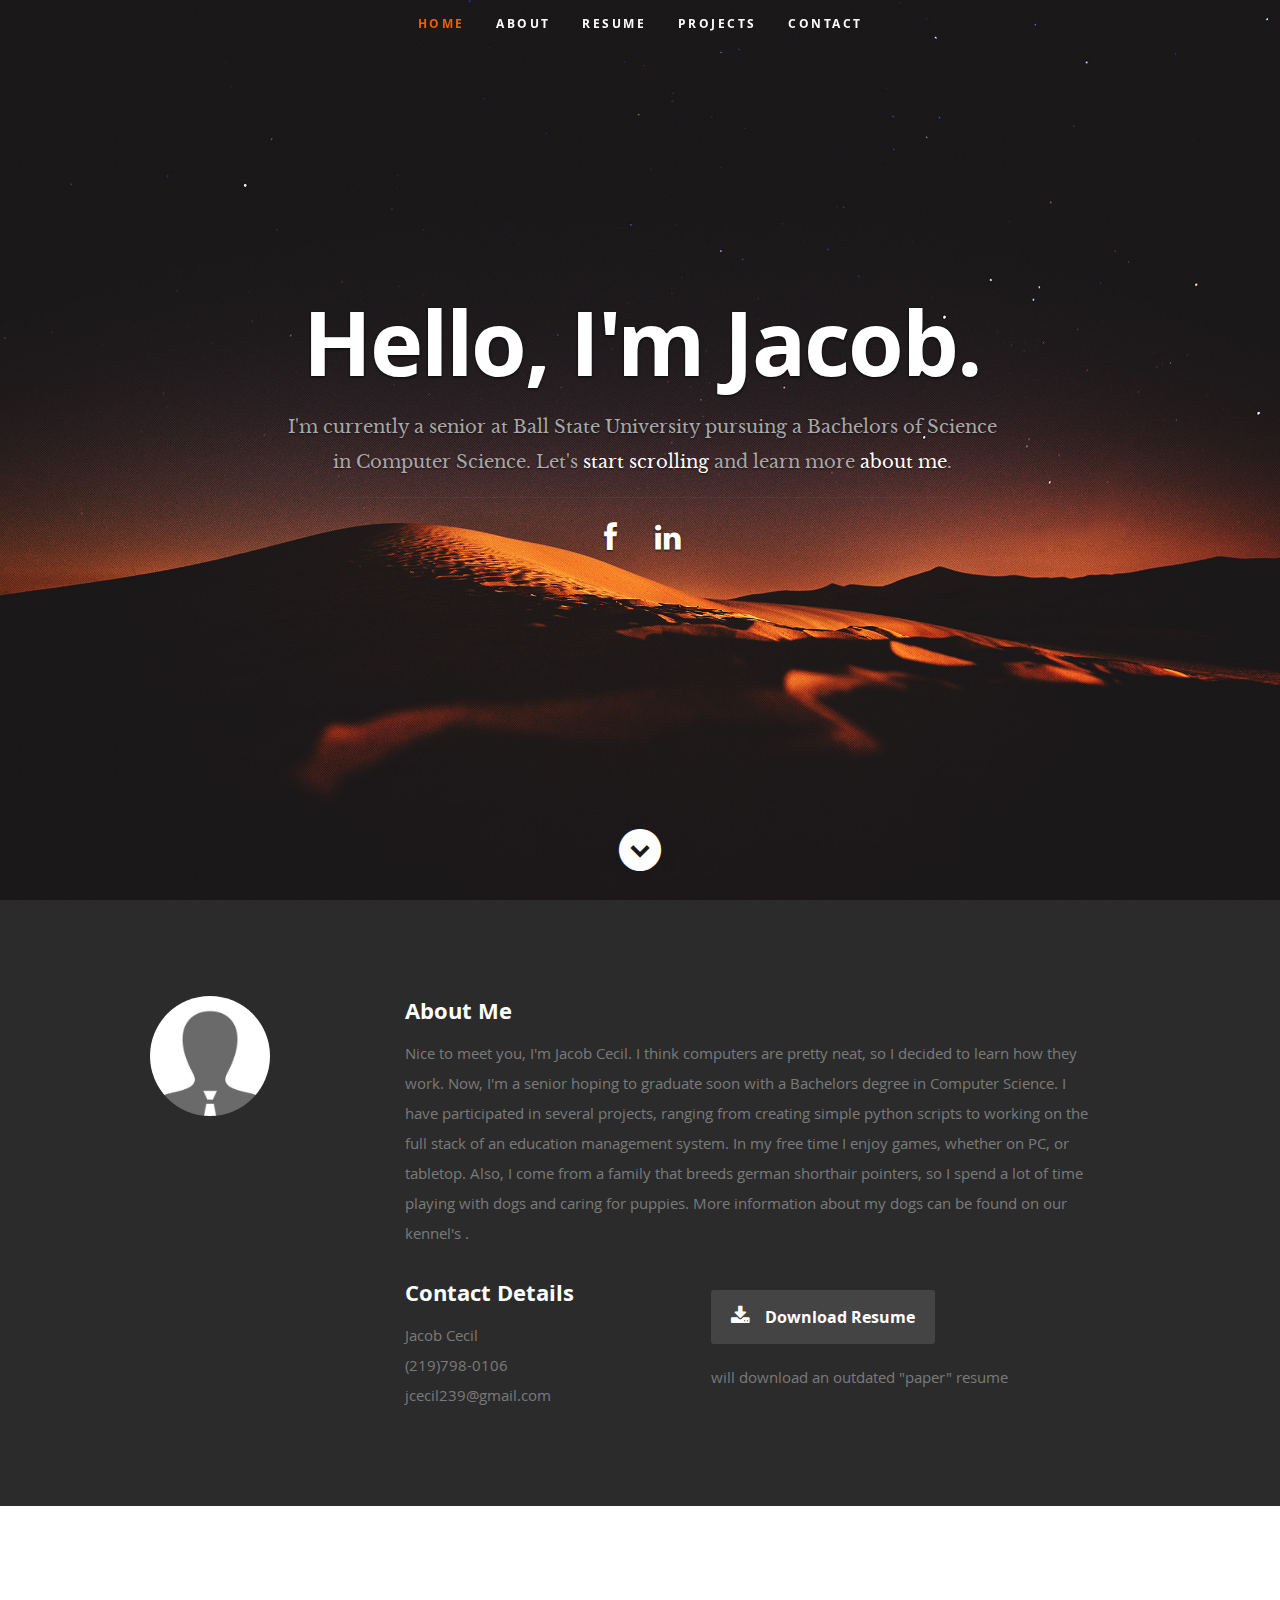
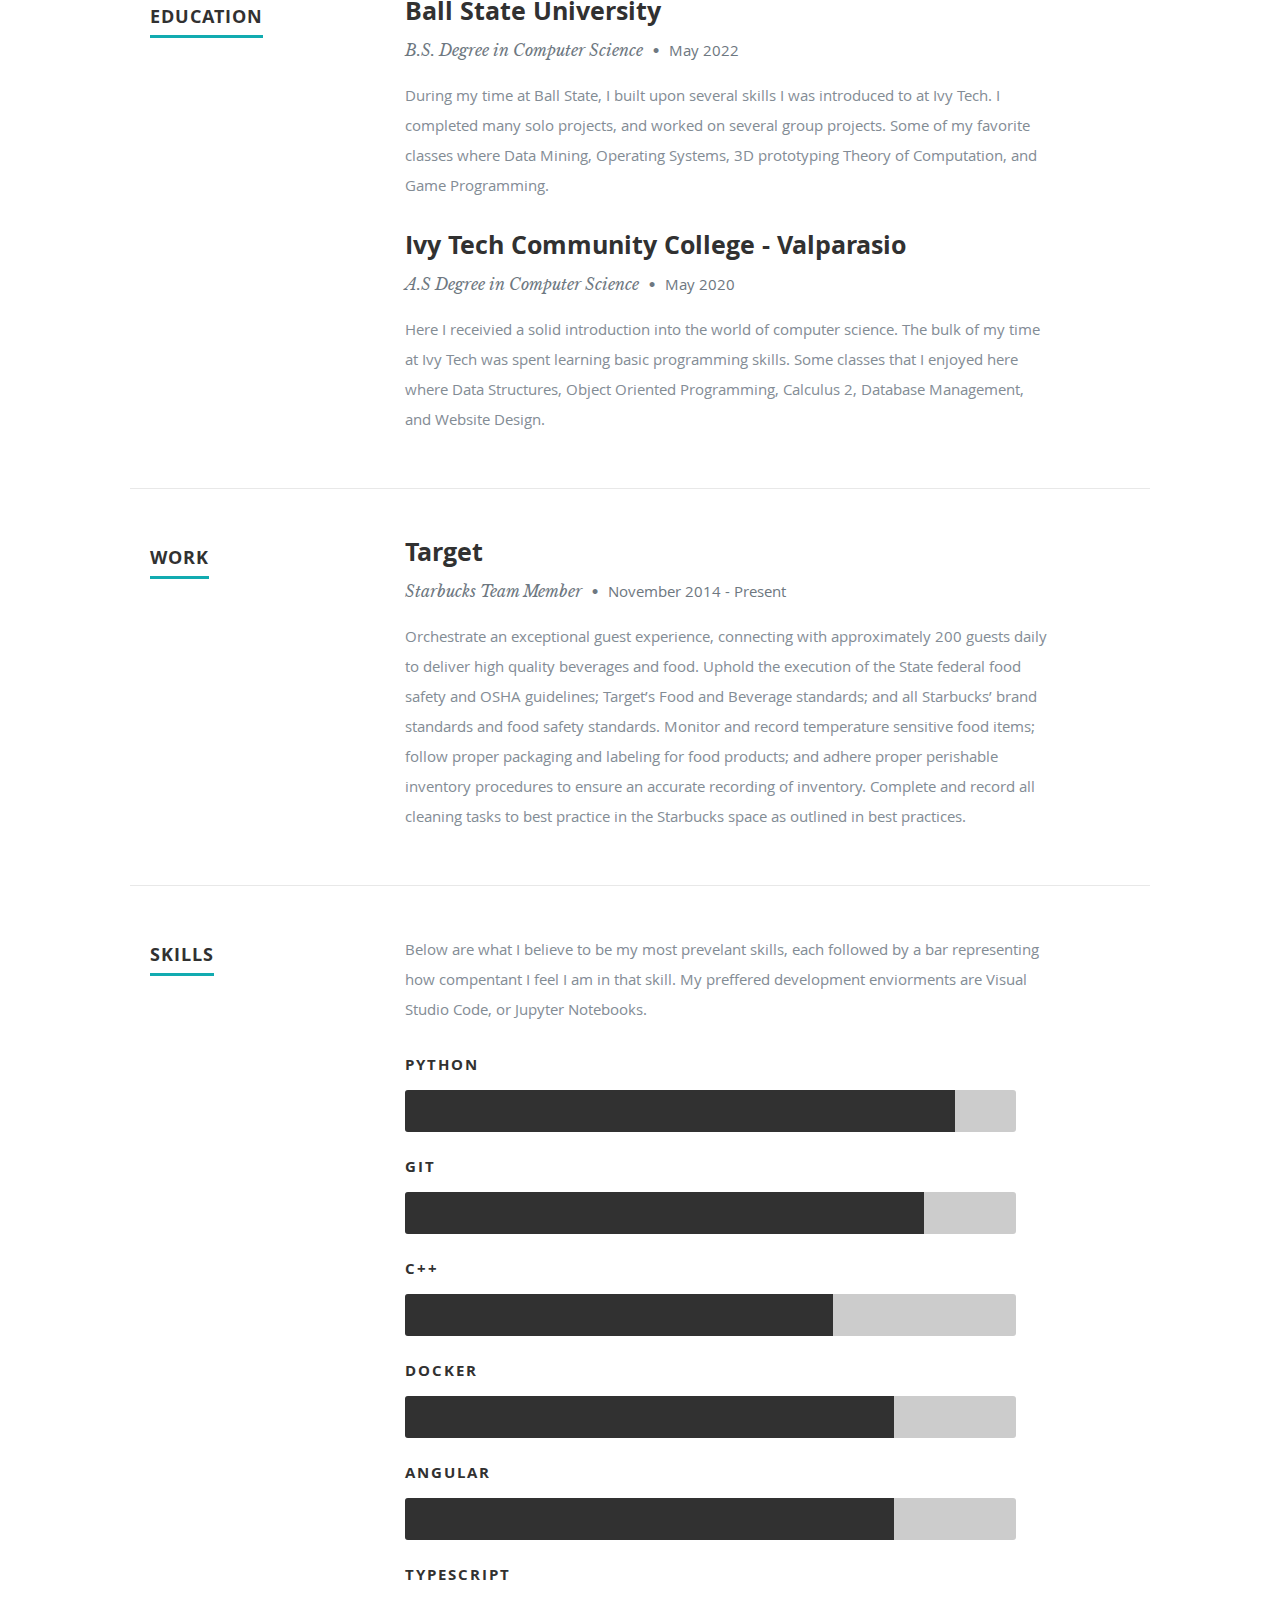
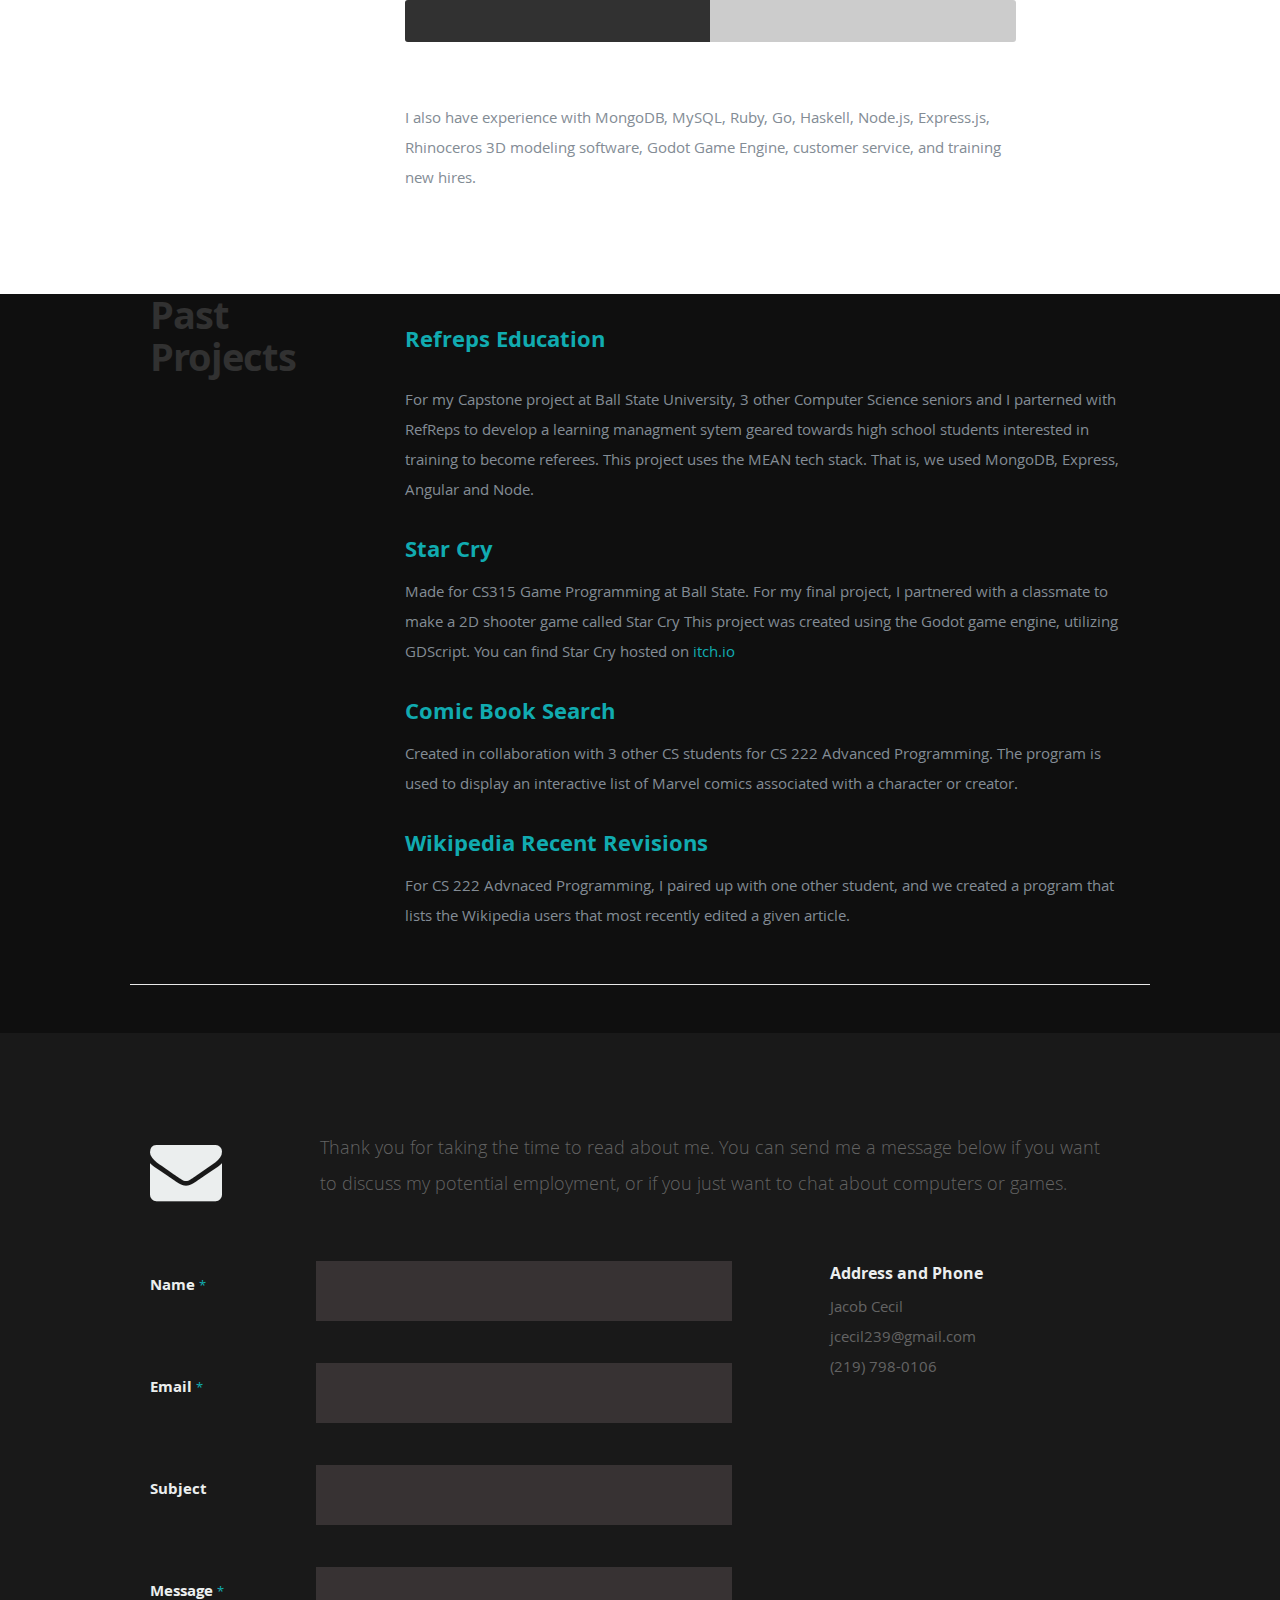
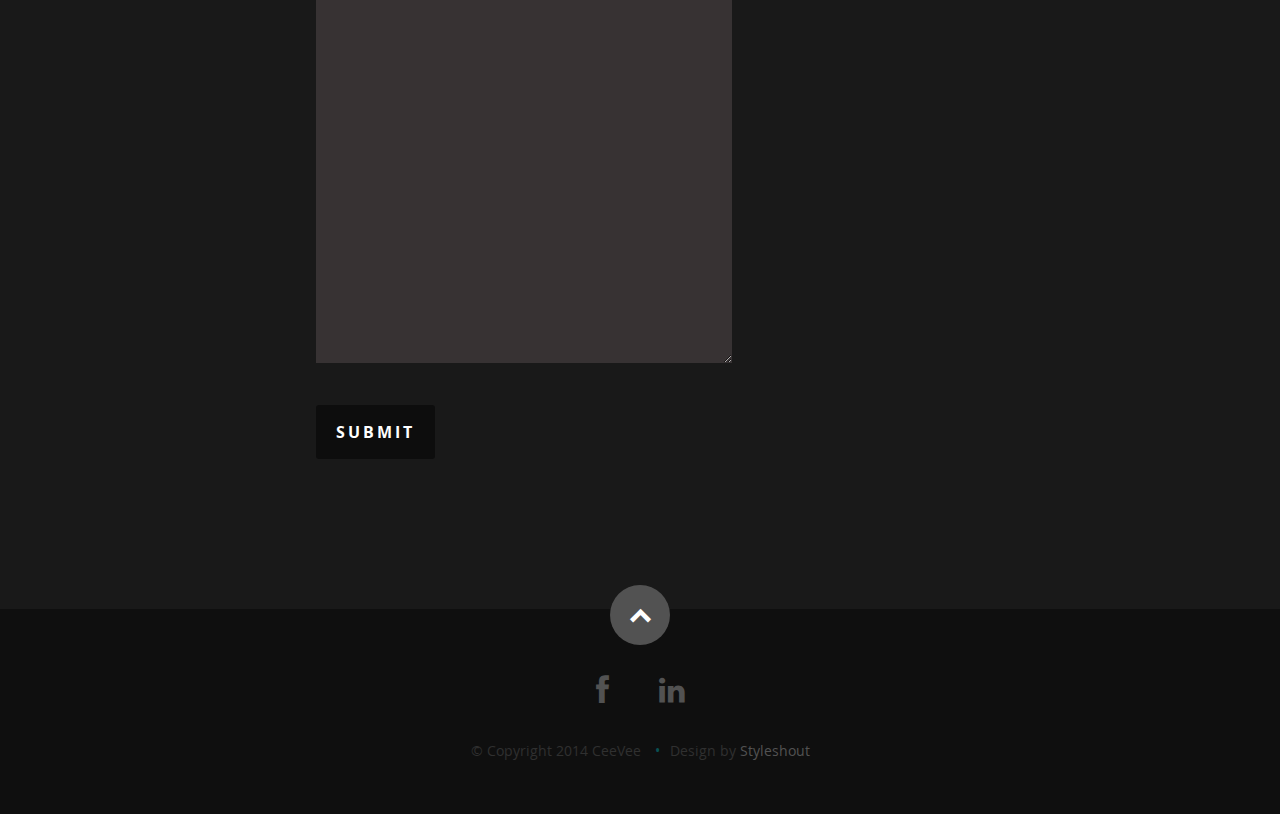
==== commit e0060b93: "changed title" ====
--- a/index.html
+++ b/index.html
@@ -3,11 +3,19 @@
 <!--[if IE 8 ]><html class="no-js ie ie8" lang="en"> <![endif]-->
 <!--[if (gte IE 8)|!(IE)]><!--><html class="no-js" lang="en"> <!--<![endif]-->
 <head>
+   <!--TODO: 
+      add profile image
+      add download to current resume
+      delete unused components
+      add button to link to Github
+      replace mountain image with something CS related
+      add projets not currently on github
+      get a job-->
 
    <!--- Basic Page Needs
    ================================================== -->
    <meta charset="utf-8">
-	<title>Ceevee - Free Responsive HTML5/CSS3 Template</title>
+	<title>Jacob Cecil CV/Resume</title>
 	<meta name="description" content="">
 	<meta name="author" content="">
 
@@ -55,7 +63,7 @@
 
       <div class="row banner">
          <div class="banner-text">
-            <h1 class="responsive-headline">Hello, I'm Jacob Cecil.</h1>
+            <h1 class="responsive-headline">Hello, I'm Jacob.</h1>
             <h3>I'm currently a senior at Ball State University pursuing a Bachelors of Science in Computer Science.
             Let's <a class="smoothscroll" href="#about">start scrolling</a> 
             and learn more <a class="smoothscroll" href="#about">about me</a>.</h3>
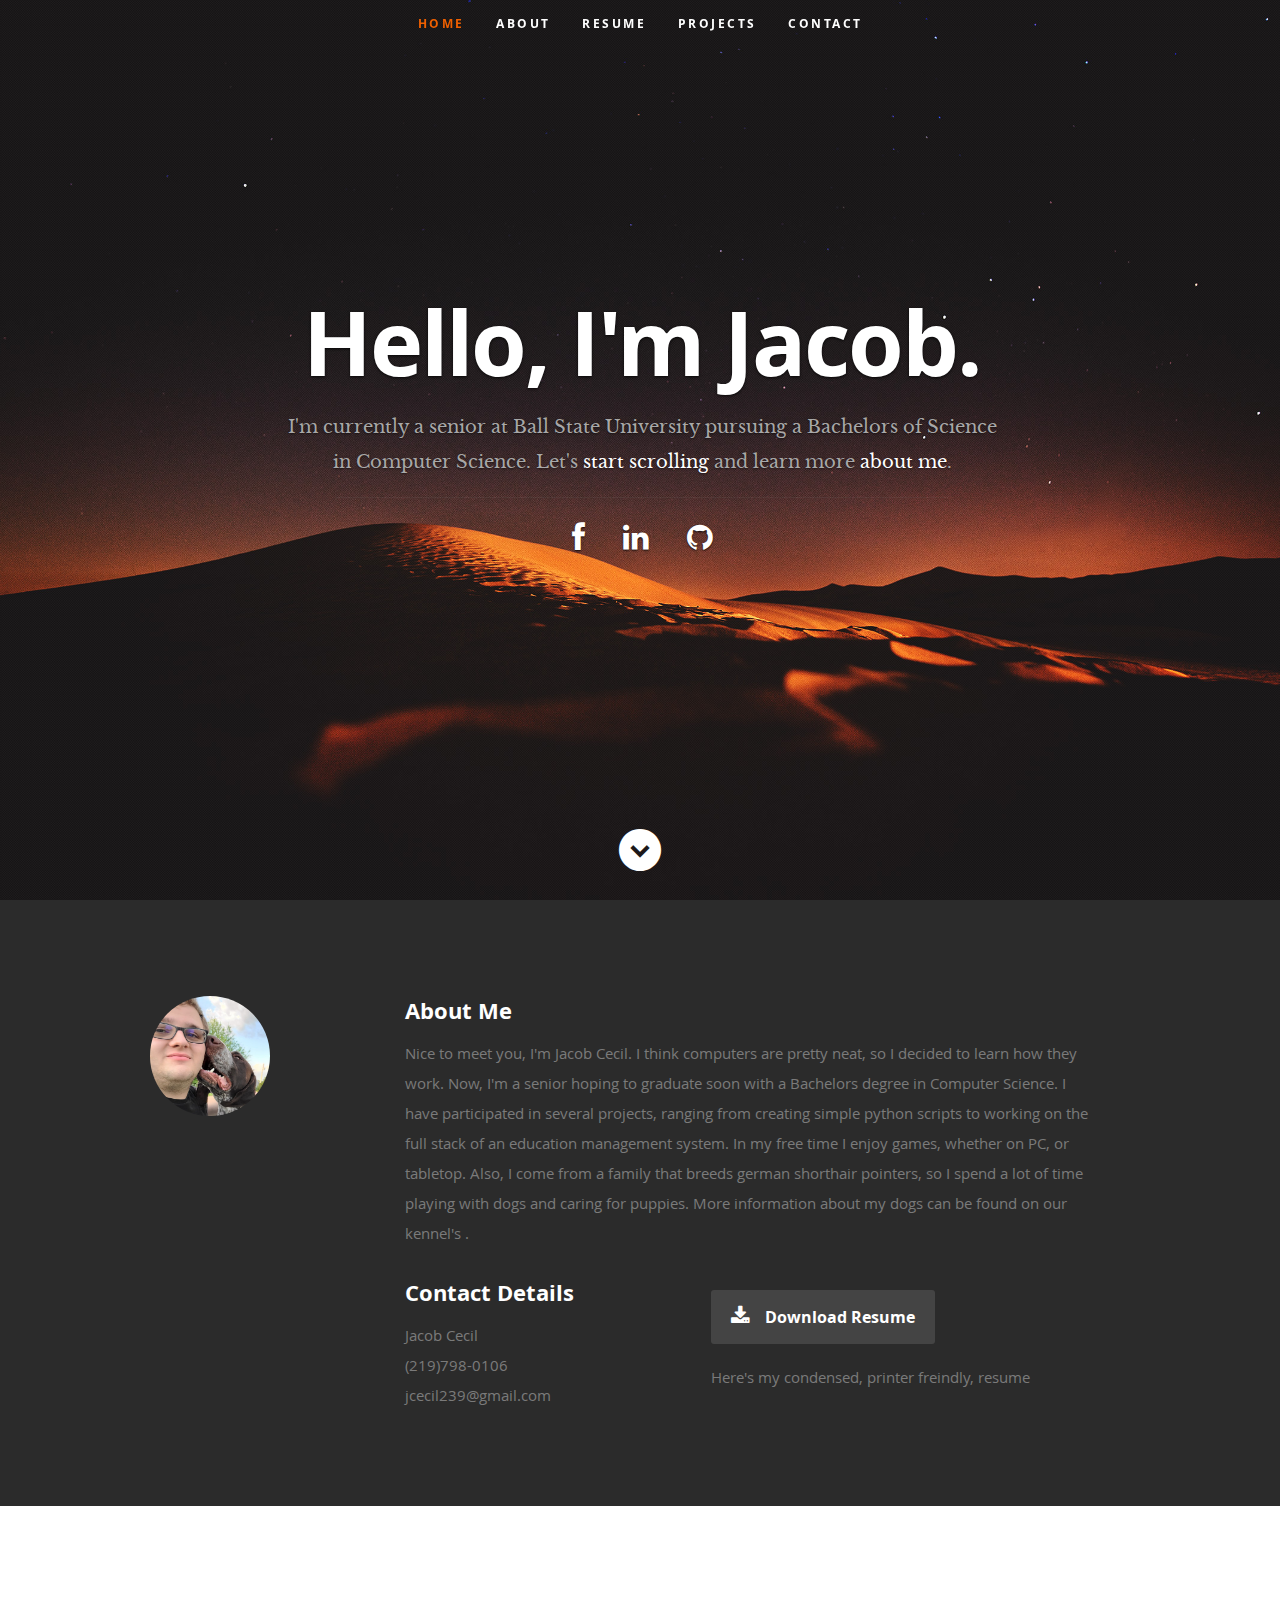
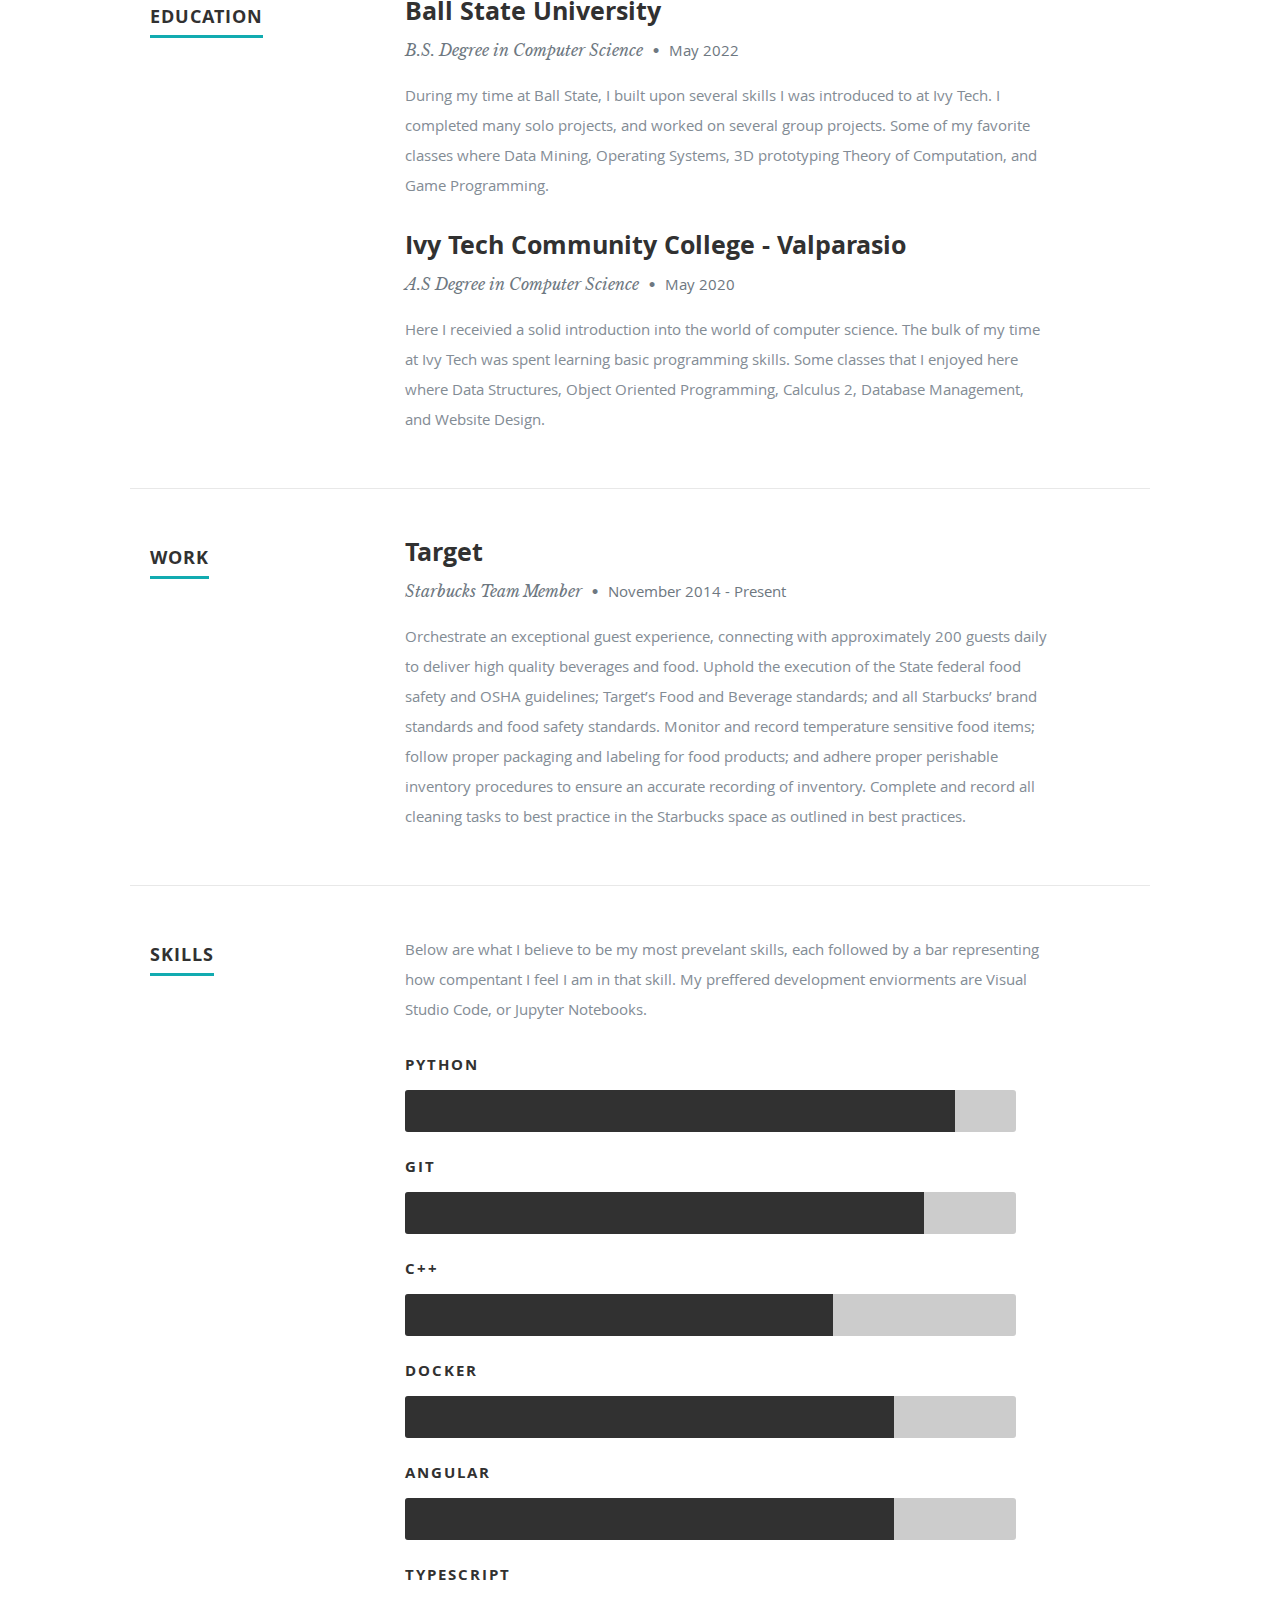
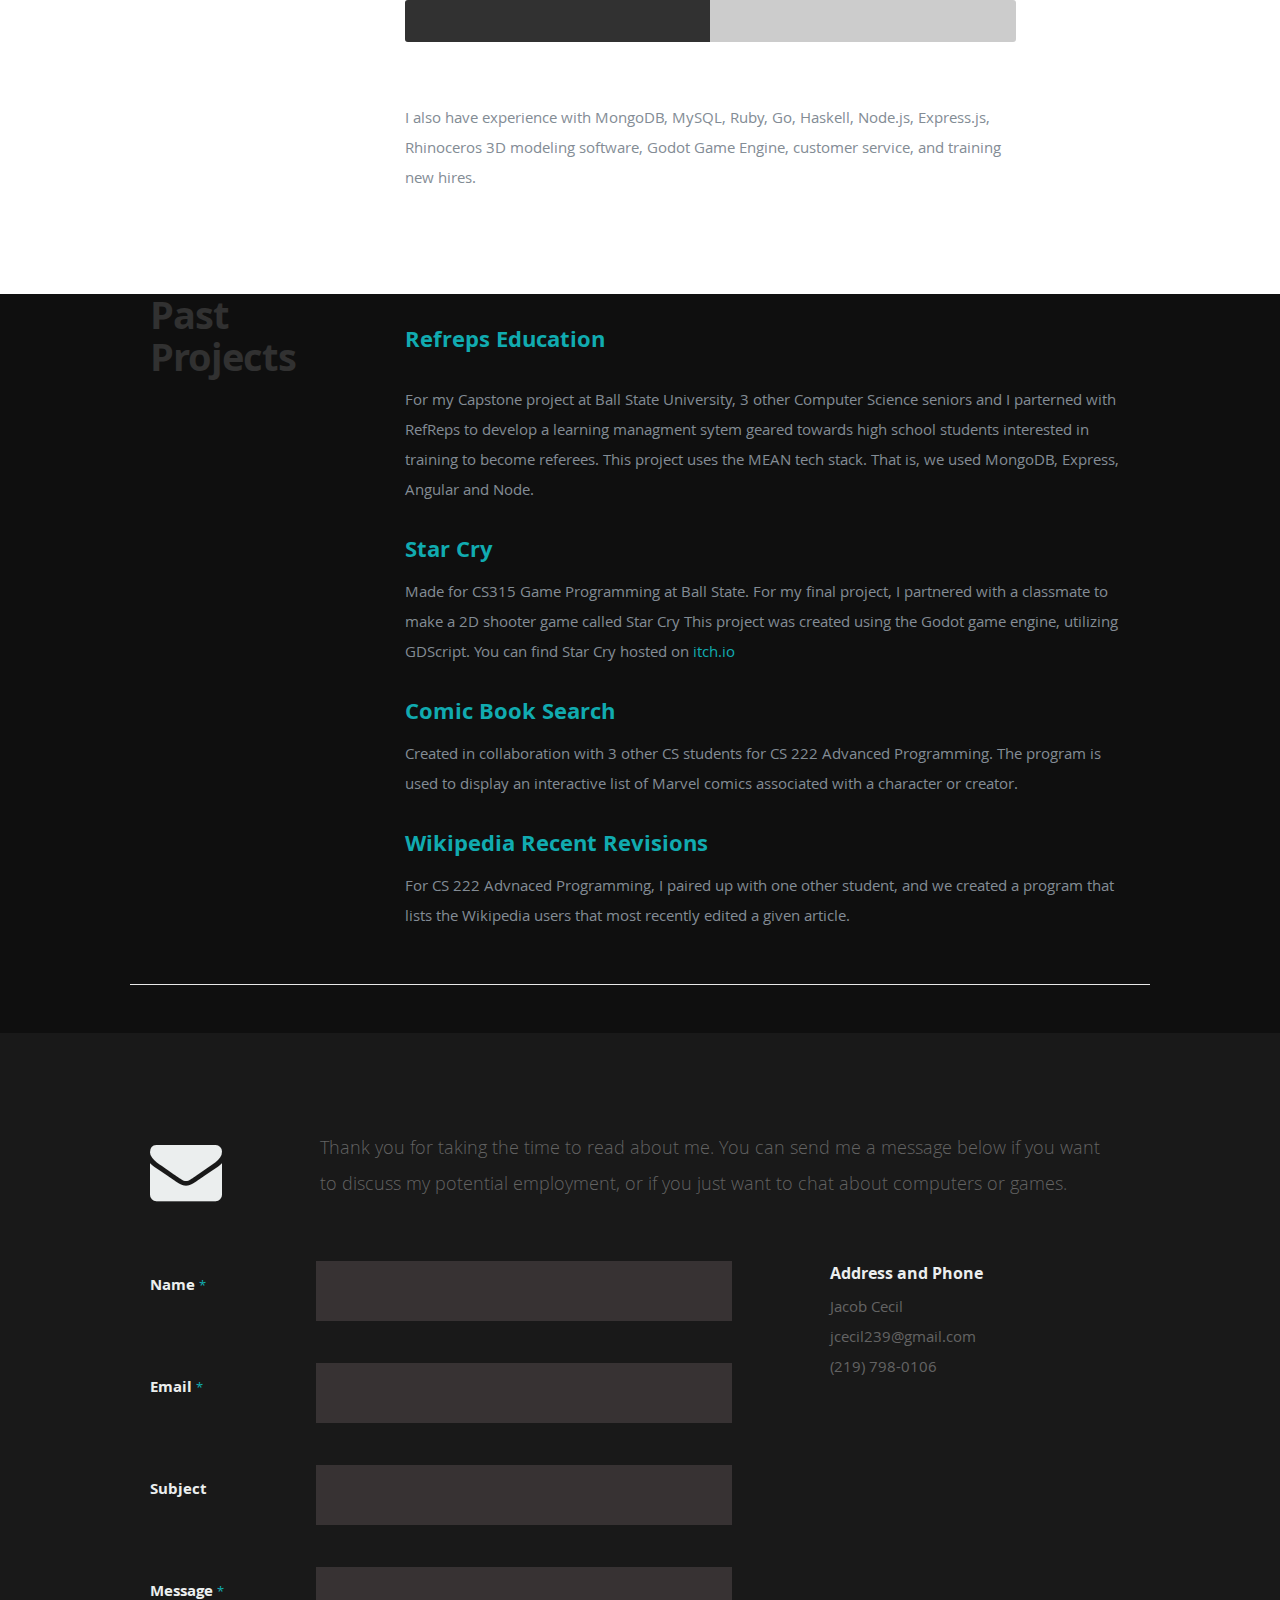
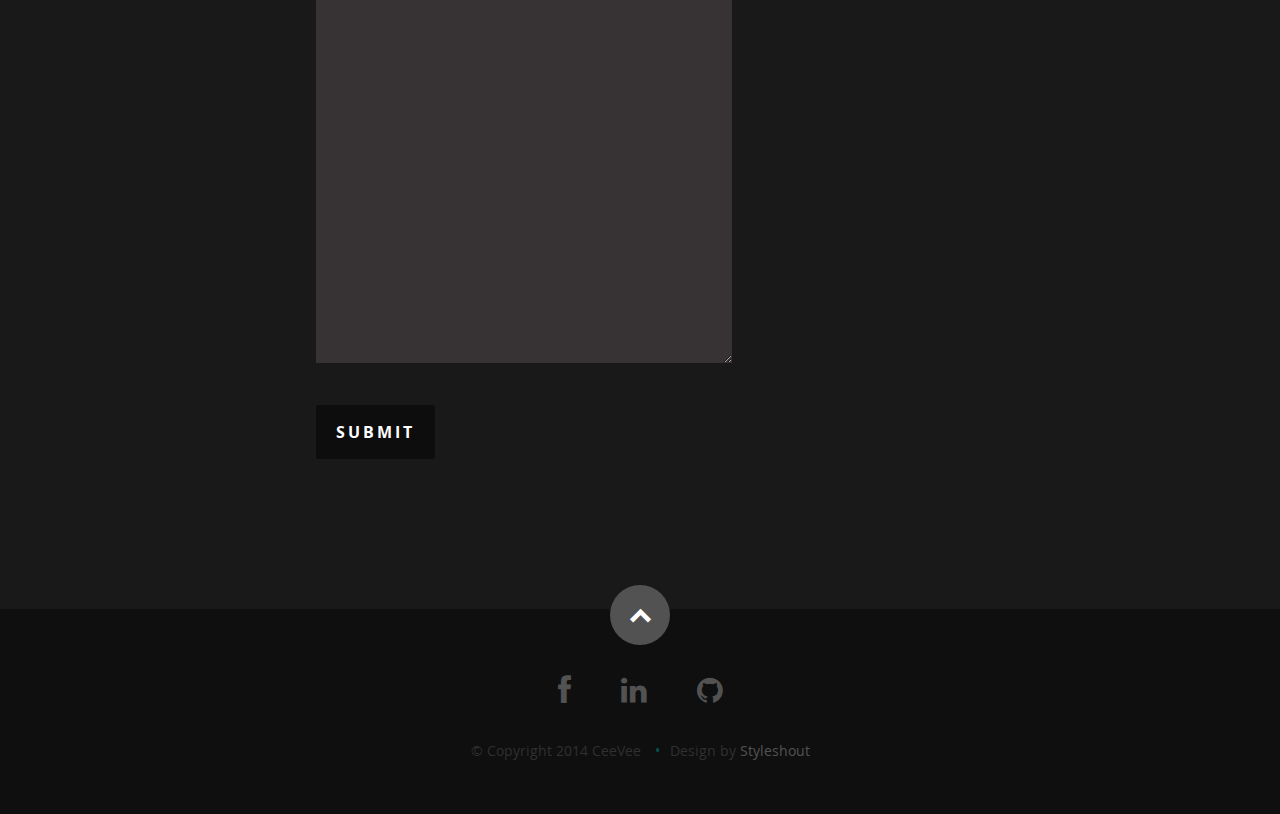
==== commit bf8f2fc2: "Updated Resume, added profile pic, maybe added github link" ====
--- a/index.html
+++ b/index.html
@@ -71,6 +71,7 @@
             <ul class="social">
                <li><a href="https://www.linkedin.com/in/jacob-cecil/"><i class="fa fa-facebook"></i></a></li>
                <li><a href="https://www.facebook.com/jacob.cecil.39/"><i class="fa fa-linkedin"></i></a></li>
+               <li><a href="https://github.com/Cecilist/"><i class="fa fa-github"></i></a></li>
             </ul>
          </div>
       </div>
@@ -120,9 +121,9 @@
 
                <div class="columns download">
                   <p>
-                     <a href="https://media-exp1.licdn.com/dms/document/C562DAQEQo4blUk5Enw/profile-treasury-document-pdf-analyzed/0/1588393448958?e=1648526400&v=beta&t=wuUo17RMKD5EcvzvXeK5twZVeAgbfCuIOL8SRR2cN5k" 
+                     <a href= https://drive.google.com/file/d/1GvZ_W2oaY_EfLTue89imdahZnRaN2hwS/view
                      class="button"><i class="fa fa-download"></i>Download Resume</a> <br>
-                     will download an outdated "paper" resume
+                     Here's my condensed, printer freindly, resume
                   </p>
                </div>
 
@@ -437,6 +438,7 @@
             <ul class="social-links">
                <li><a href="https://www.facebook.com/jacob.cecil.39/"><i class="fa fa-facebook"></i></a></li>
                <li><a href="https://www.linkedin.com/in/jacob-cecil/"><i class="fa fa-linkedin"></i></a></li>
+               <li><a href="https://github.com/Cecilist/"><i class="fa fa-github"></i></a></li>
  
             </ul>
 
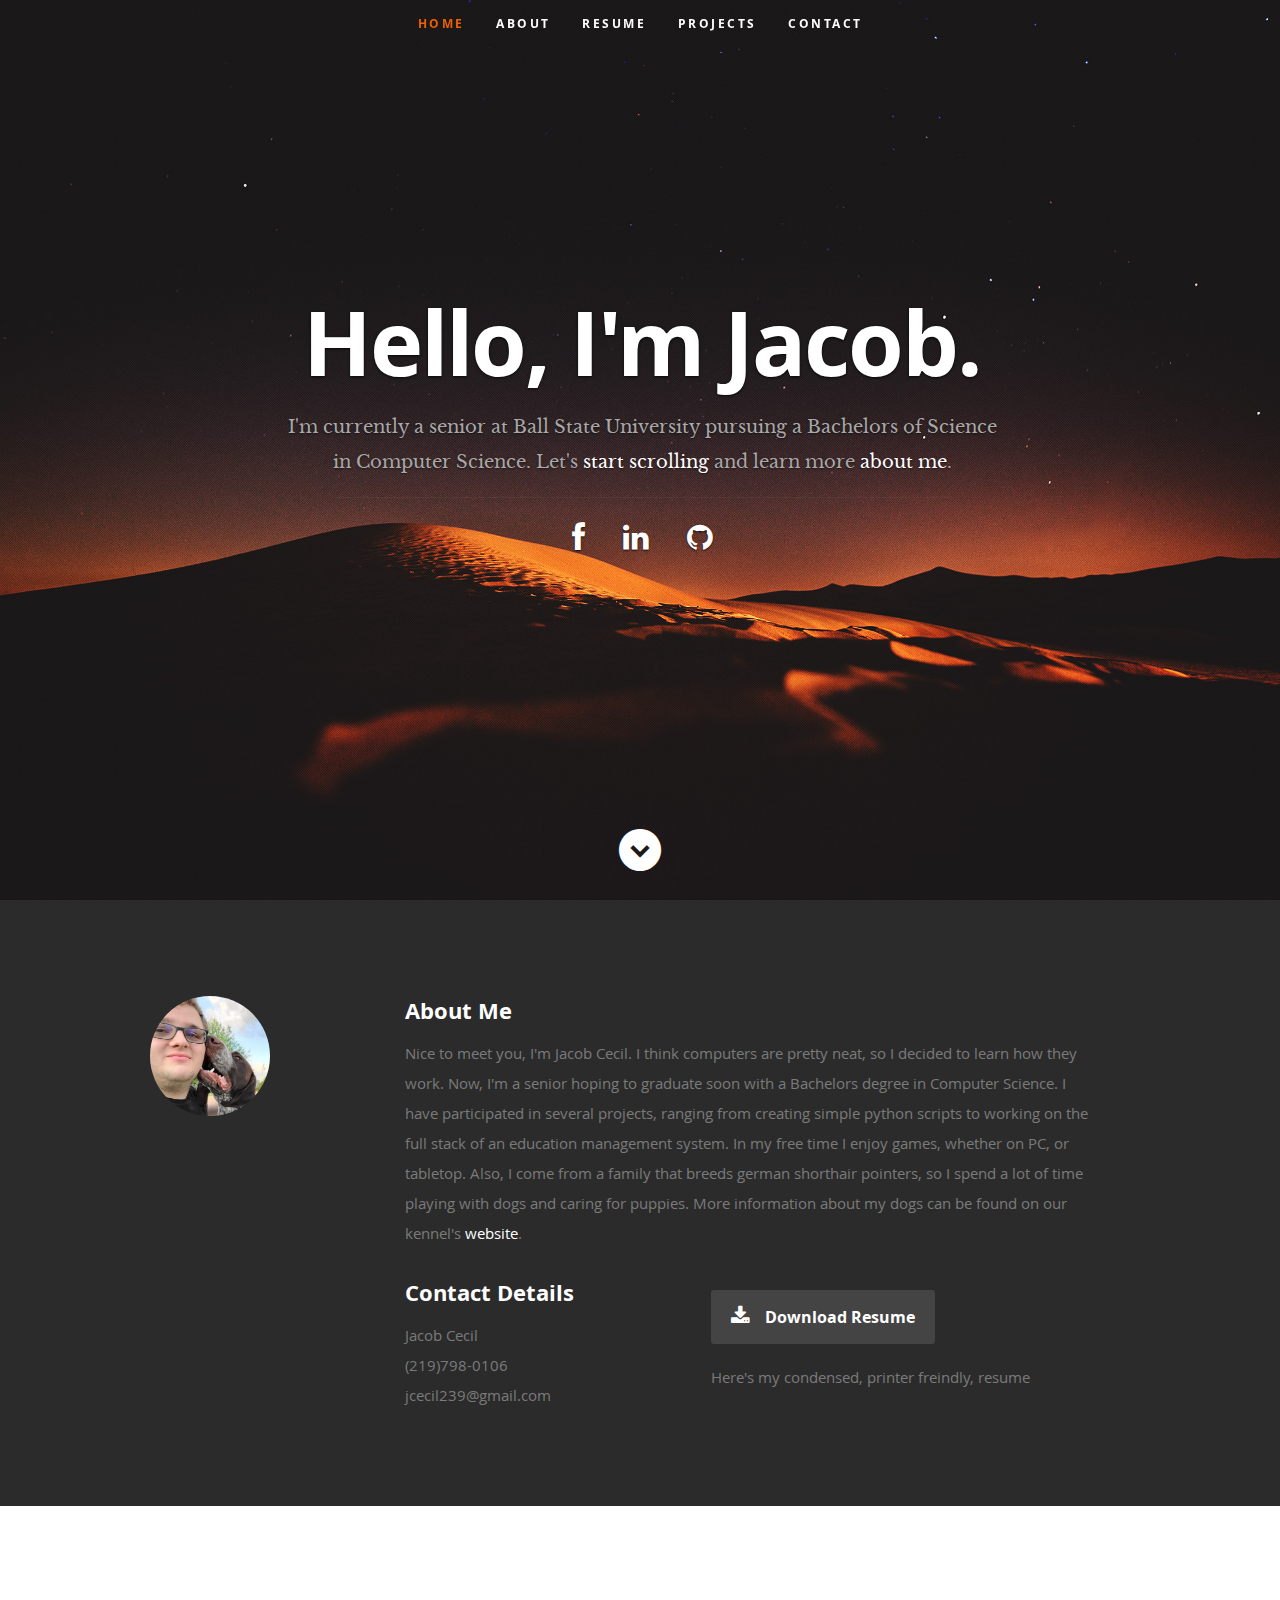
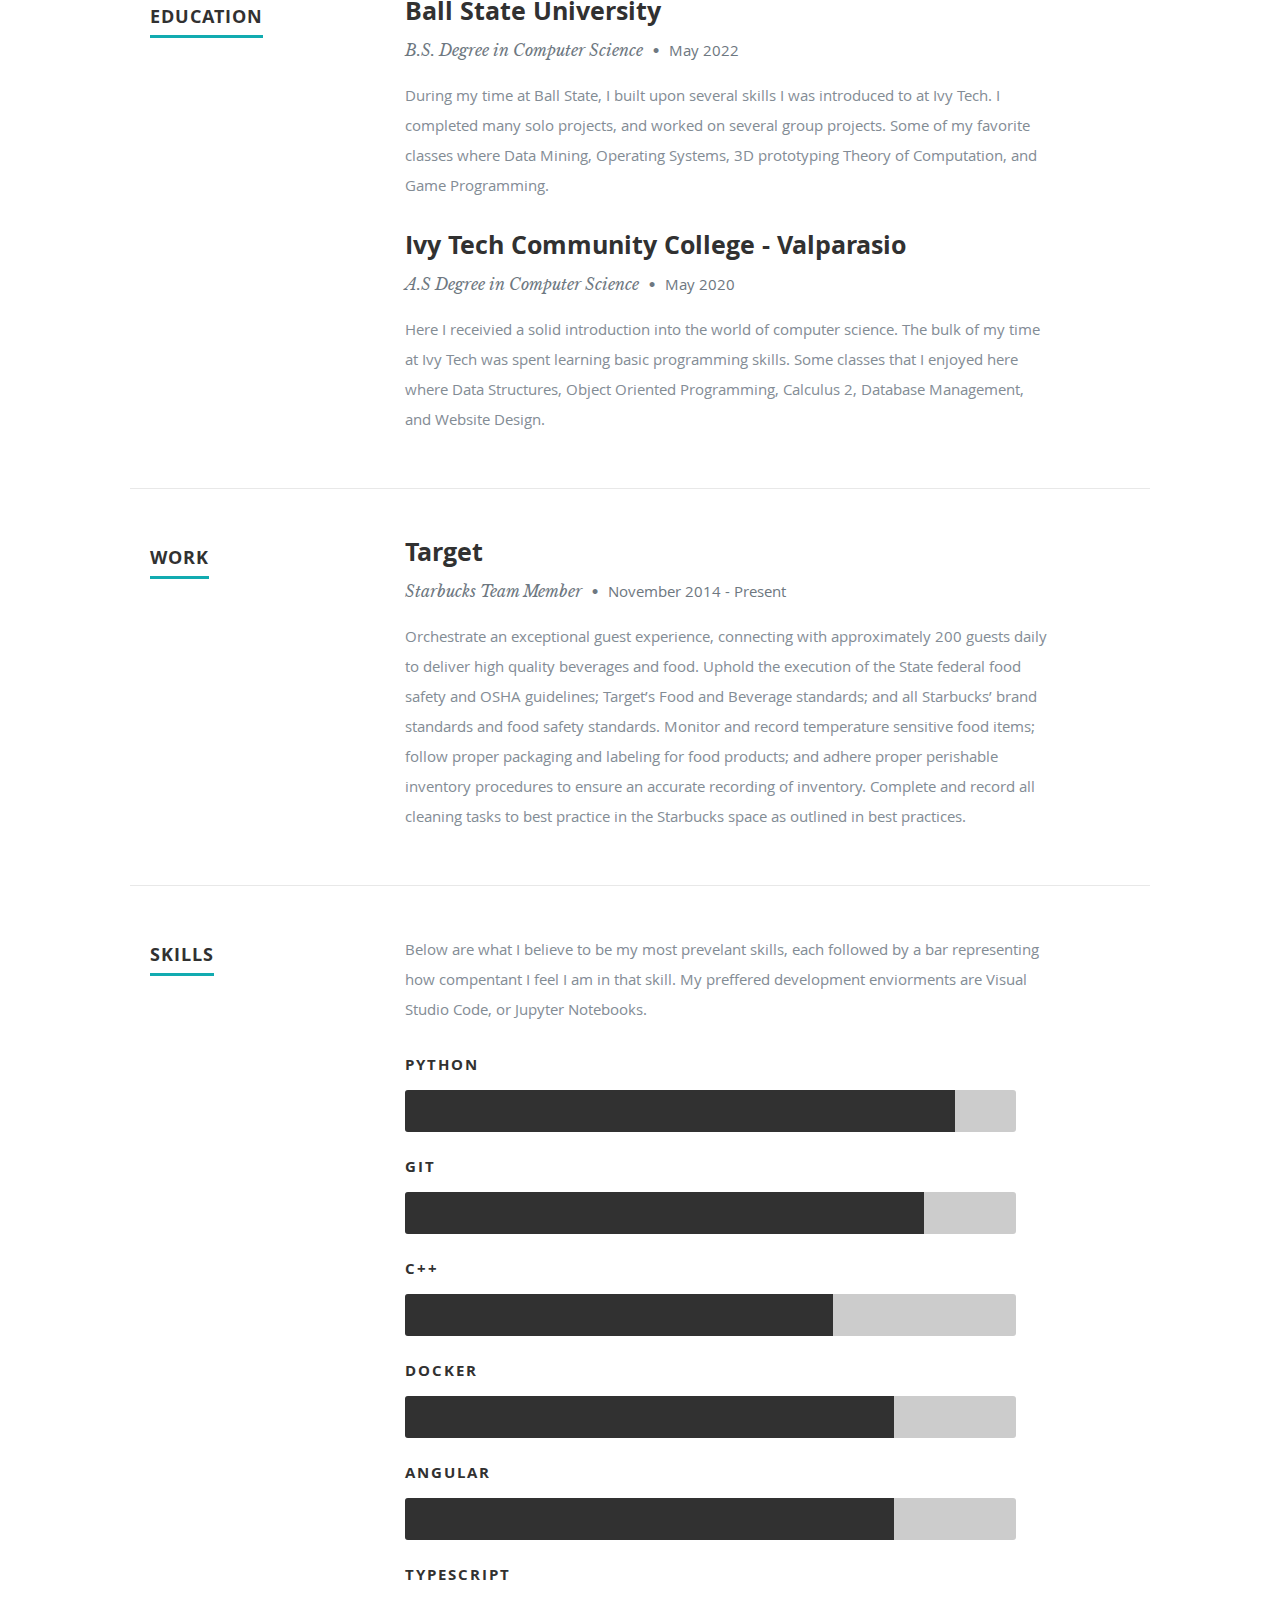
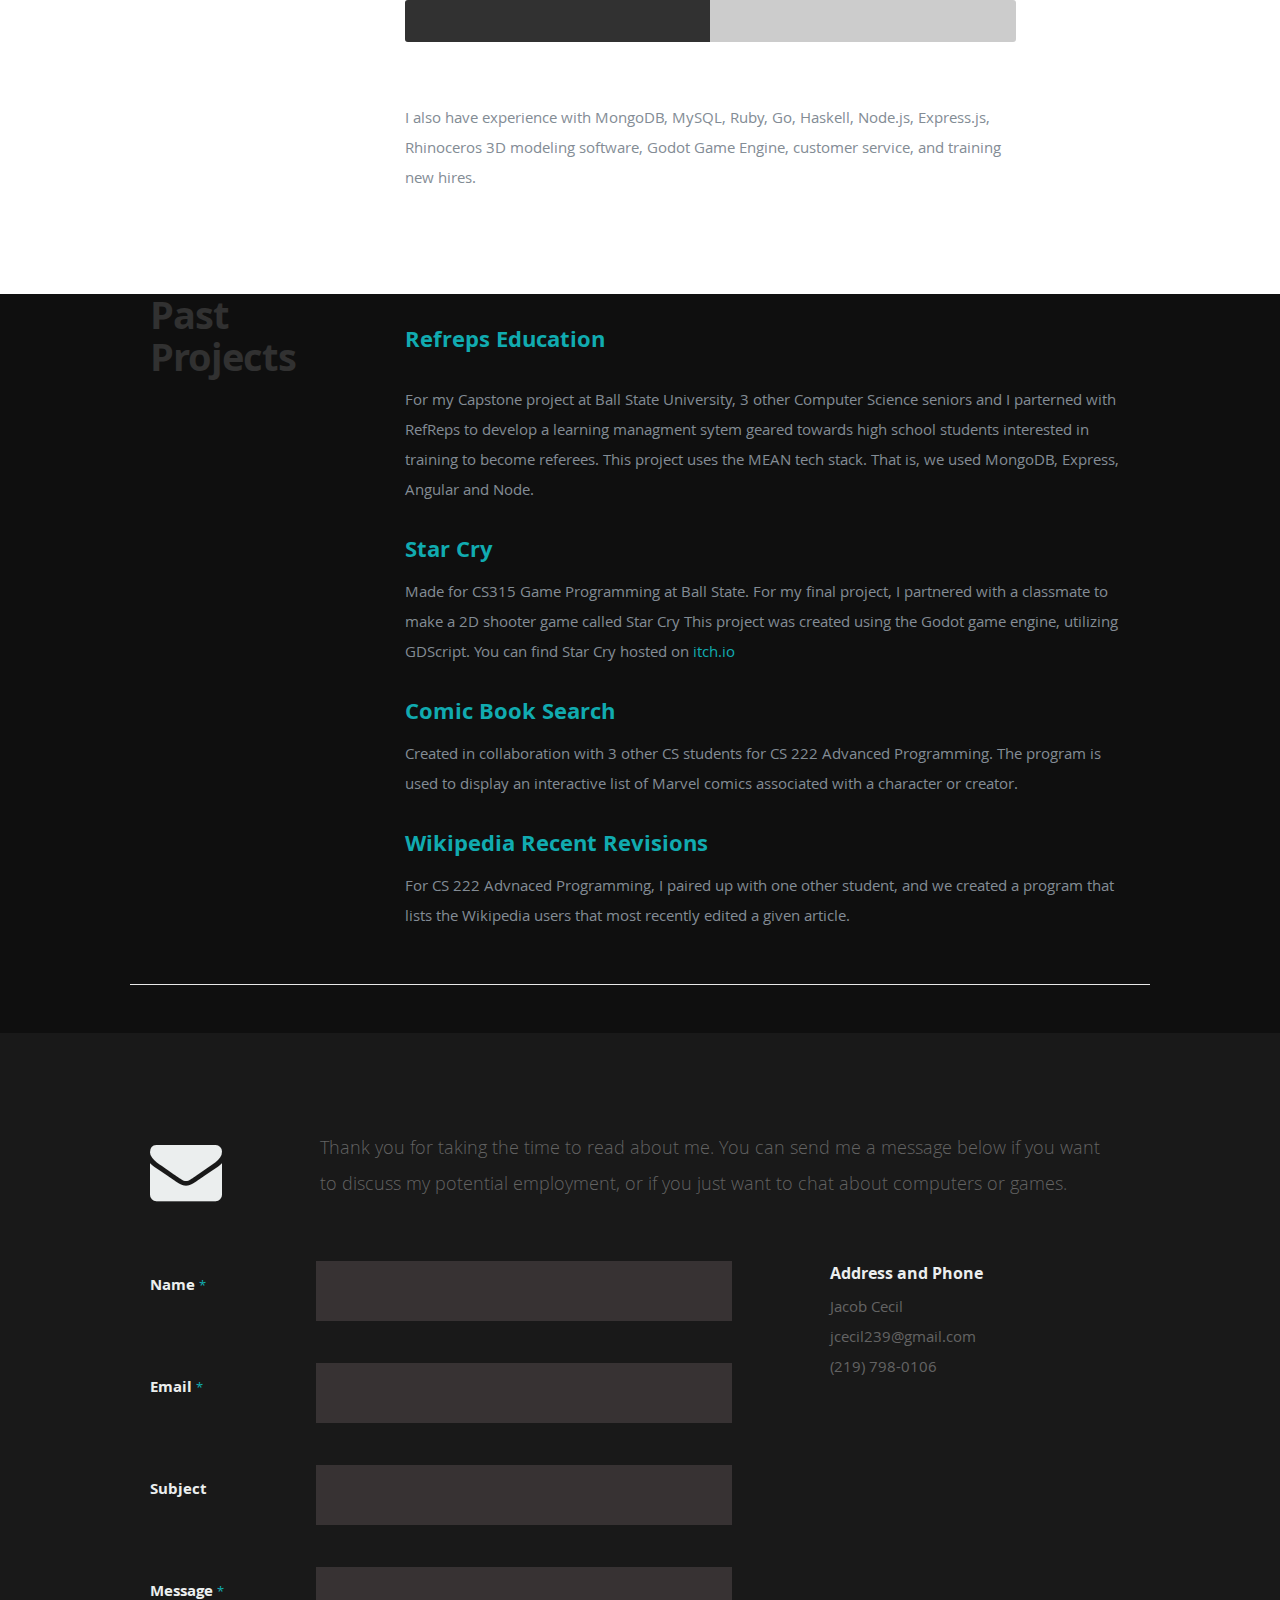
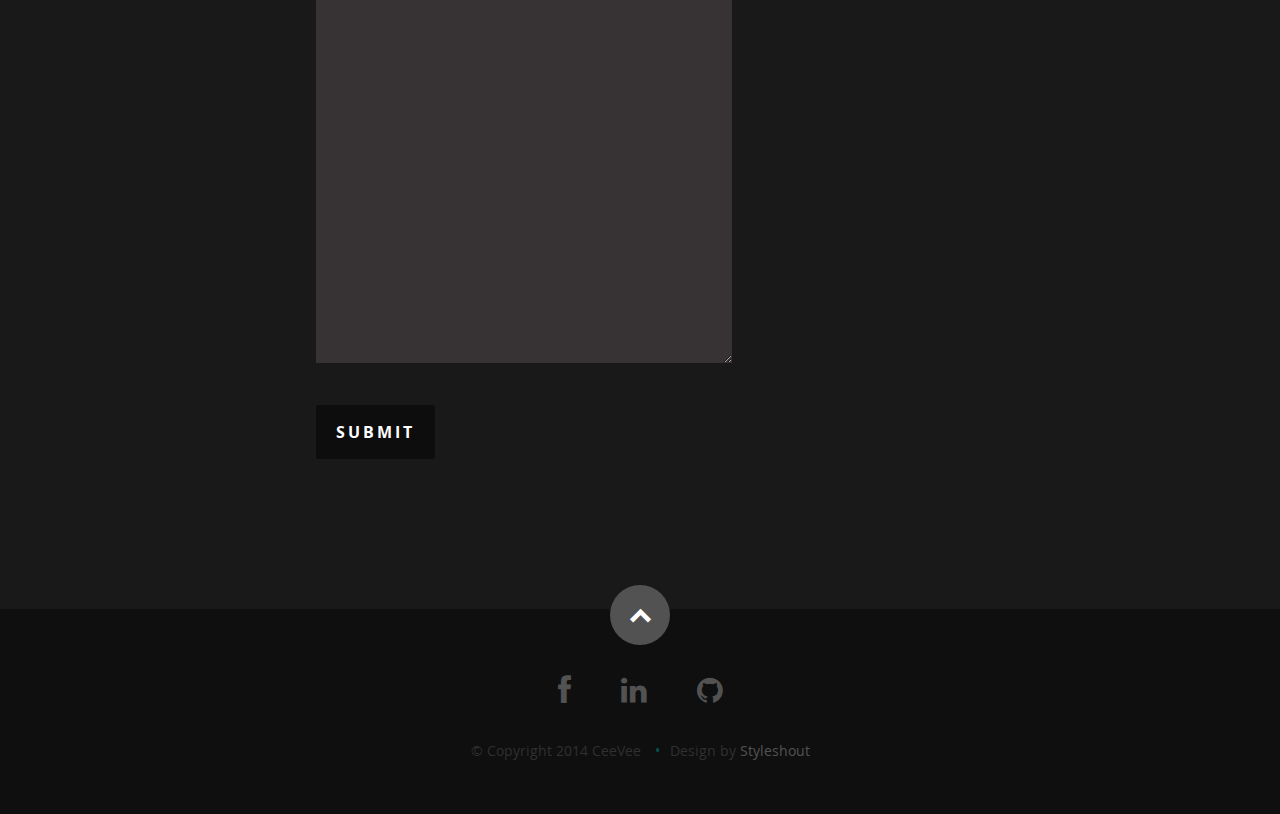
==== commit 95f5187b: "Fixed issue with buttons not linking properly" ====
--- a/index.html
+++ b/index.html
@@ -69,8 +69,8 @@
             and learn more <a class="smoothscroll" href="#about">about me</a>.</h3>
             <hr />
             <ul class="social">
-               <li><a href="https://www.linkedin.com/in/jacob-cecil/"><i class="fa fa-facebook"></i></a></li>
-               <li><a href="https://www.facebook.com/jacob.cecil.39/"><i class="fa fa-linkedin"></i></a></li>
+               <li><a href="https://www.facebook.com/jacob.cecil.39/"><i class="fa fa-facebook"></i></a></li>
+               <li><a href="https://www.linkedin.com/in/jacob-cecil/"><i class="fa fa-linkedin"></i></a></li>
                <li><a href="https://github.com/Cecilist/"><i class="fa fa-github"></i></a></li>
             </ul>
          </div>
@@ -103,7 +103,7 @@
                hoping to graduate soon with a Bachelors degree in Computer Science. I have participated in several projects, ranging from creating
                simple python scripts to working on the full stack of an education management system. In my free time I enjoy games, whether on PC, or
                tabletop. Also, I come from a family that breeds german shorthair pointers, so I spend a lot of time playing with dogs and caring for puppies.
-               More information about my dogs can be found on our kennel's <a href ="https://teamhotwired.com/" website></a>. 
+               More information about my dogs can be found on our kennel's <a href ="https://teamhotwired.com/">website</a>. 
             </p>
 
             <div class="row">
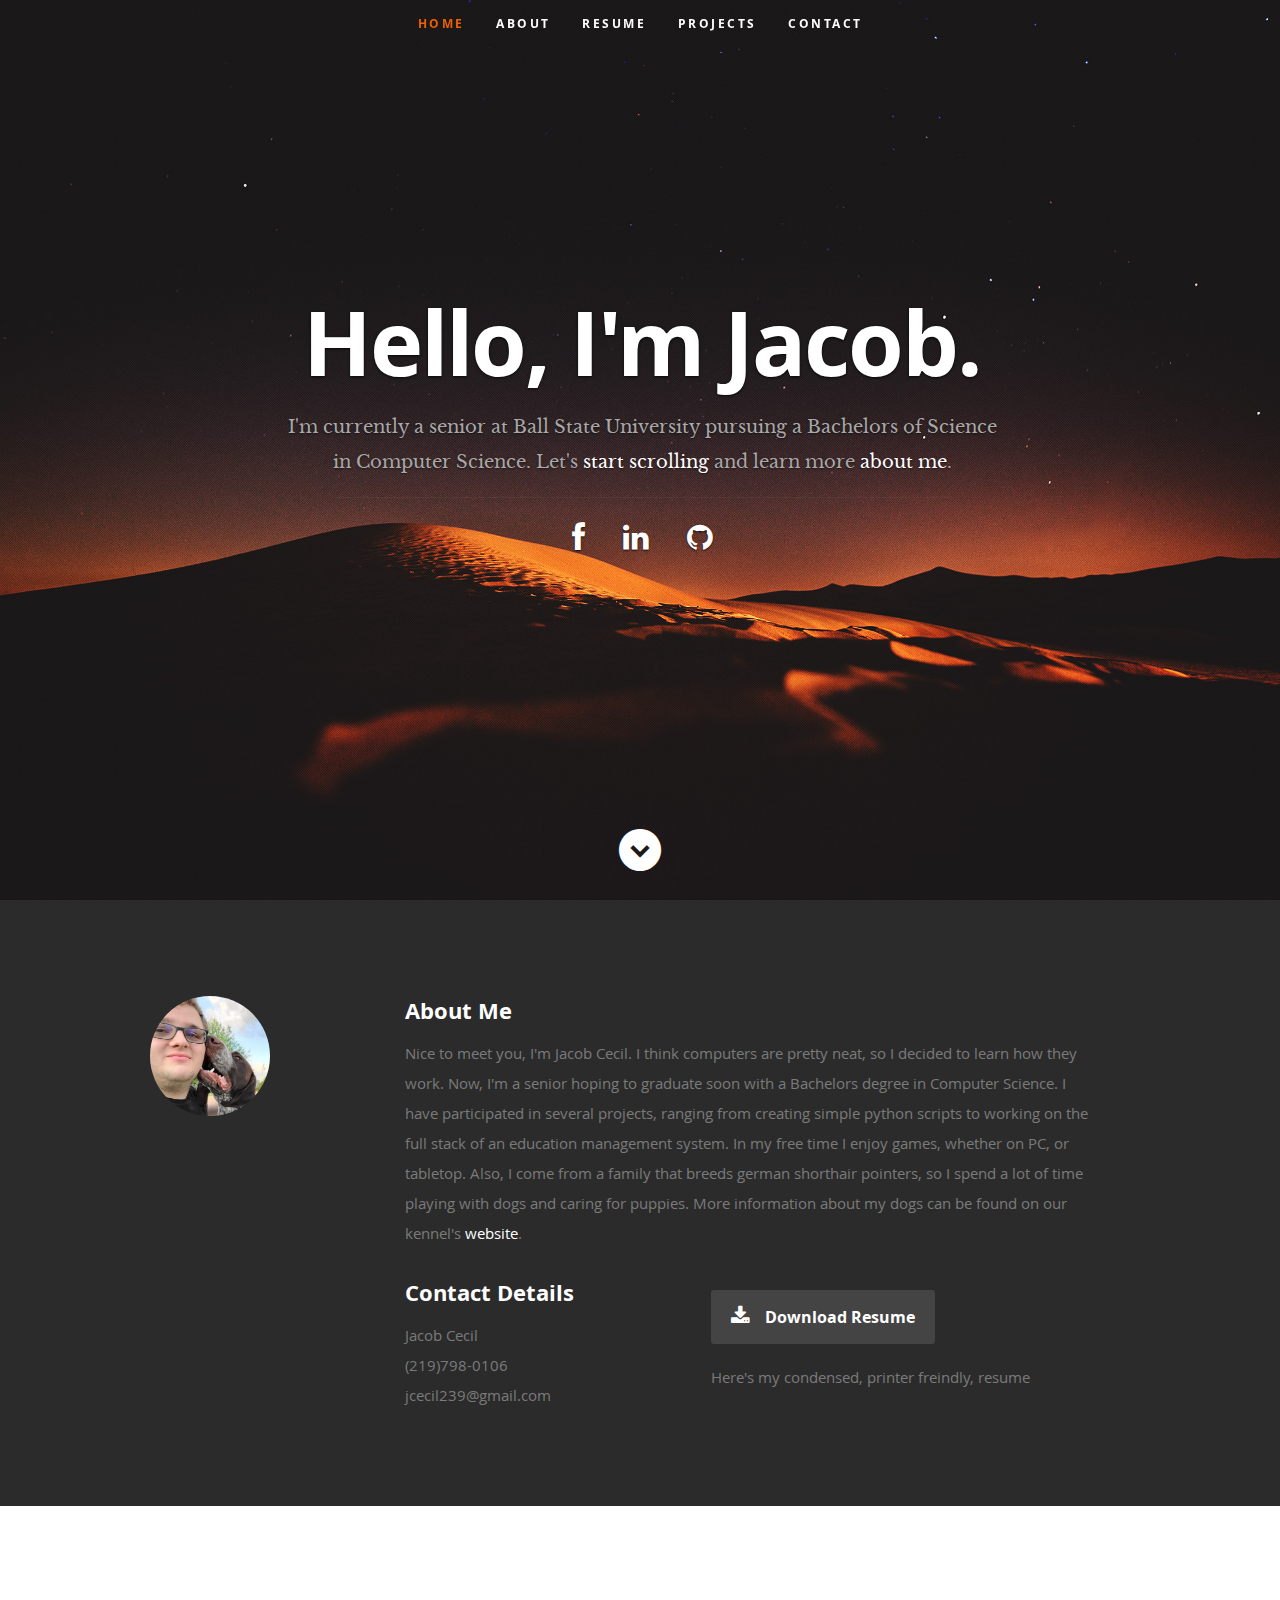
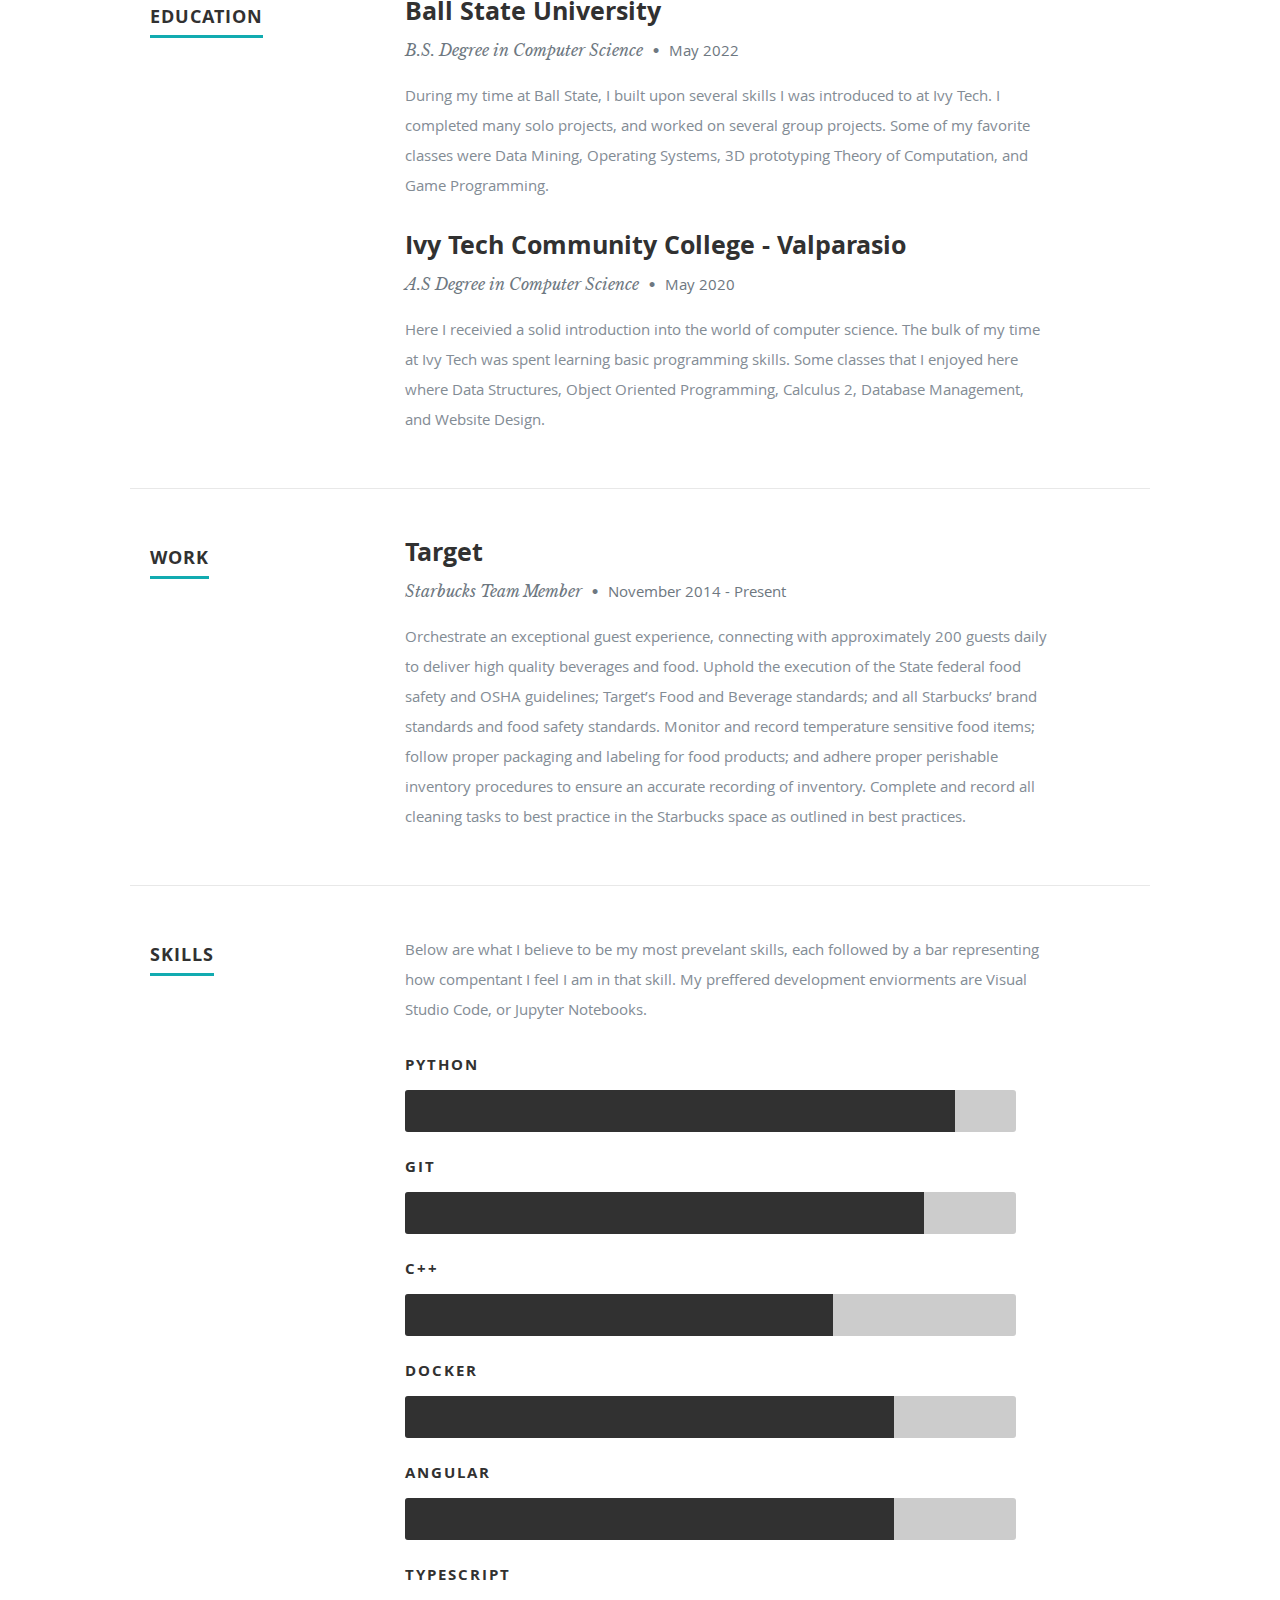
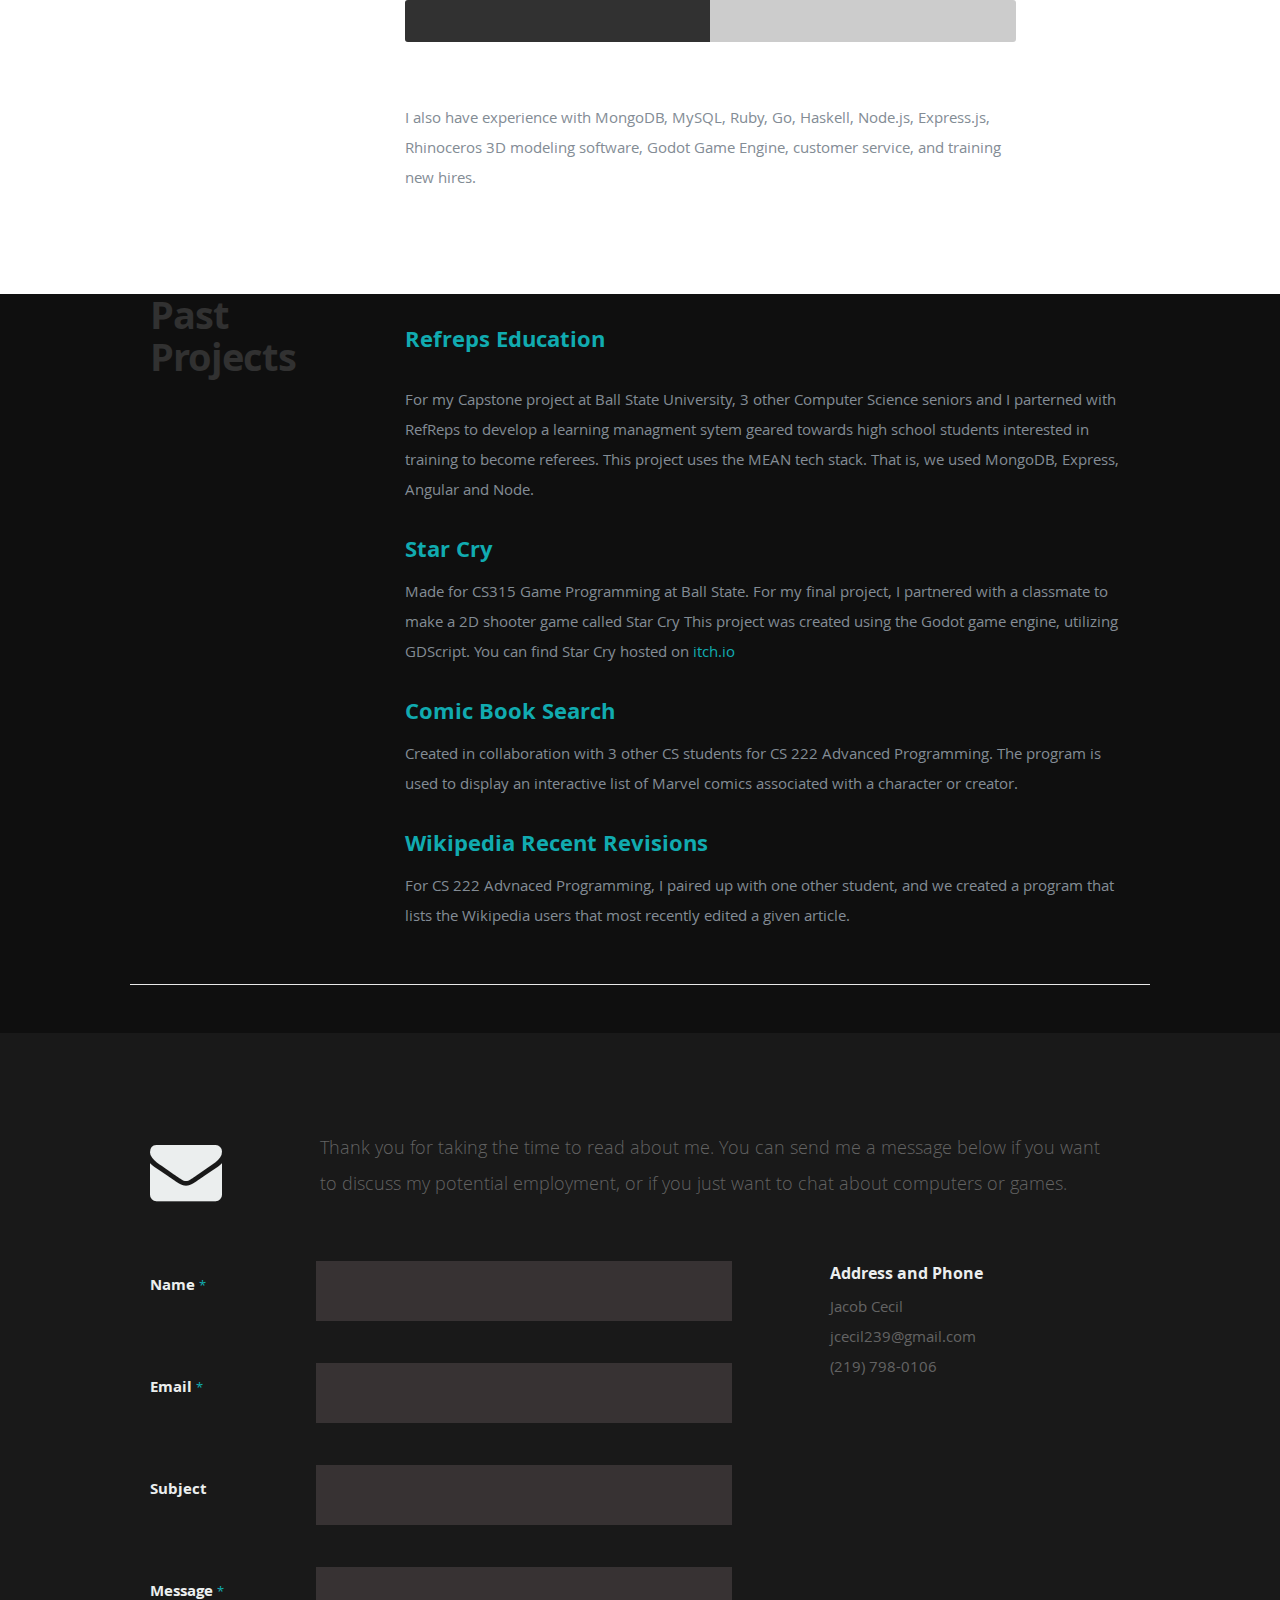
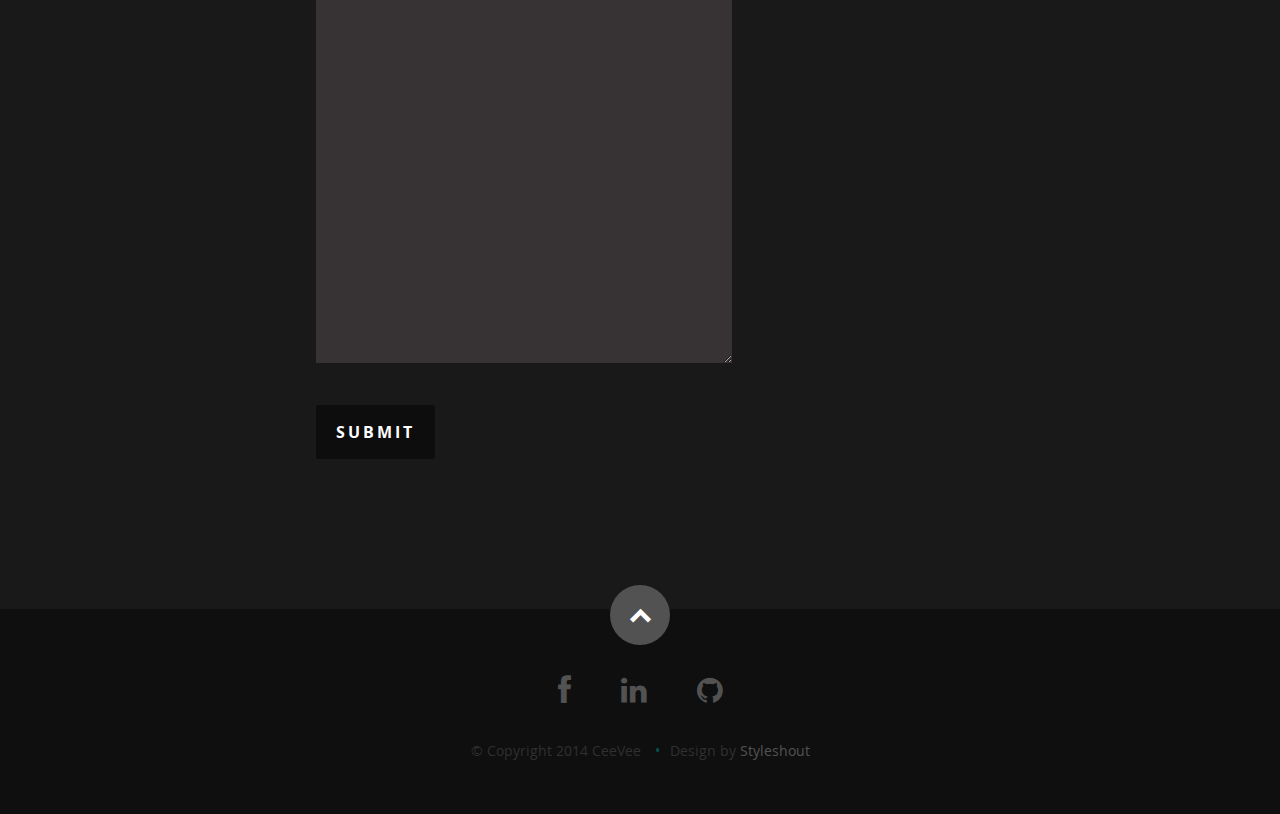
==== commit 85d8eec8: "Fixed issue with buttons not linking properly" ====
--- a/index.html
+++ b/index.html
@@ -157,7 +157,7 @@
                   <h3>Ball State University</h3>
                   <p class="info">B.S. Degree in Computer Science <span>&bull;</span> <em class="date">May 2022</em></p>
                   <p>During my time at Ball State, I built upon several skills I was introduced to at Ivy Tech. I completed many solo projects,
-                     and worked on several group projects. Some of my favorite classes where Data Mining, Operating Systems, 3D prototyping
+                     and worked on several group projects. Some of my favorite classes were Data Mining, Operating Systems, 3D prototyping
                      Theory of Computation, and Game Programming. 
                   </p>
 
